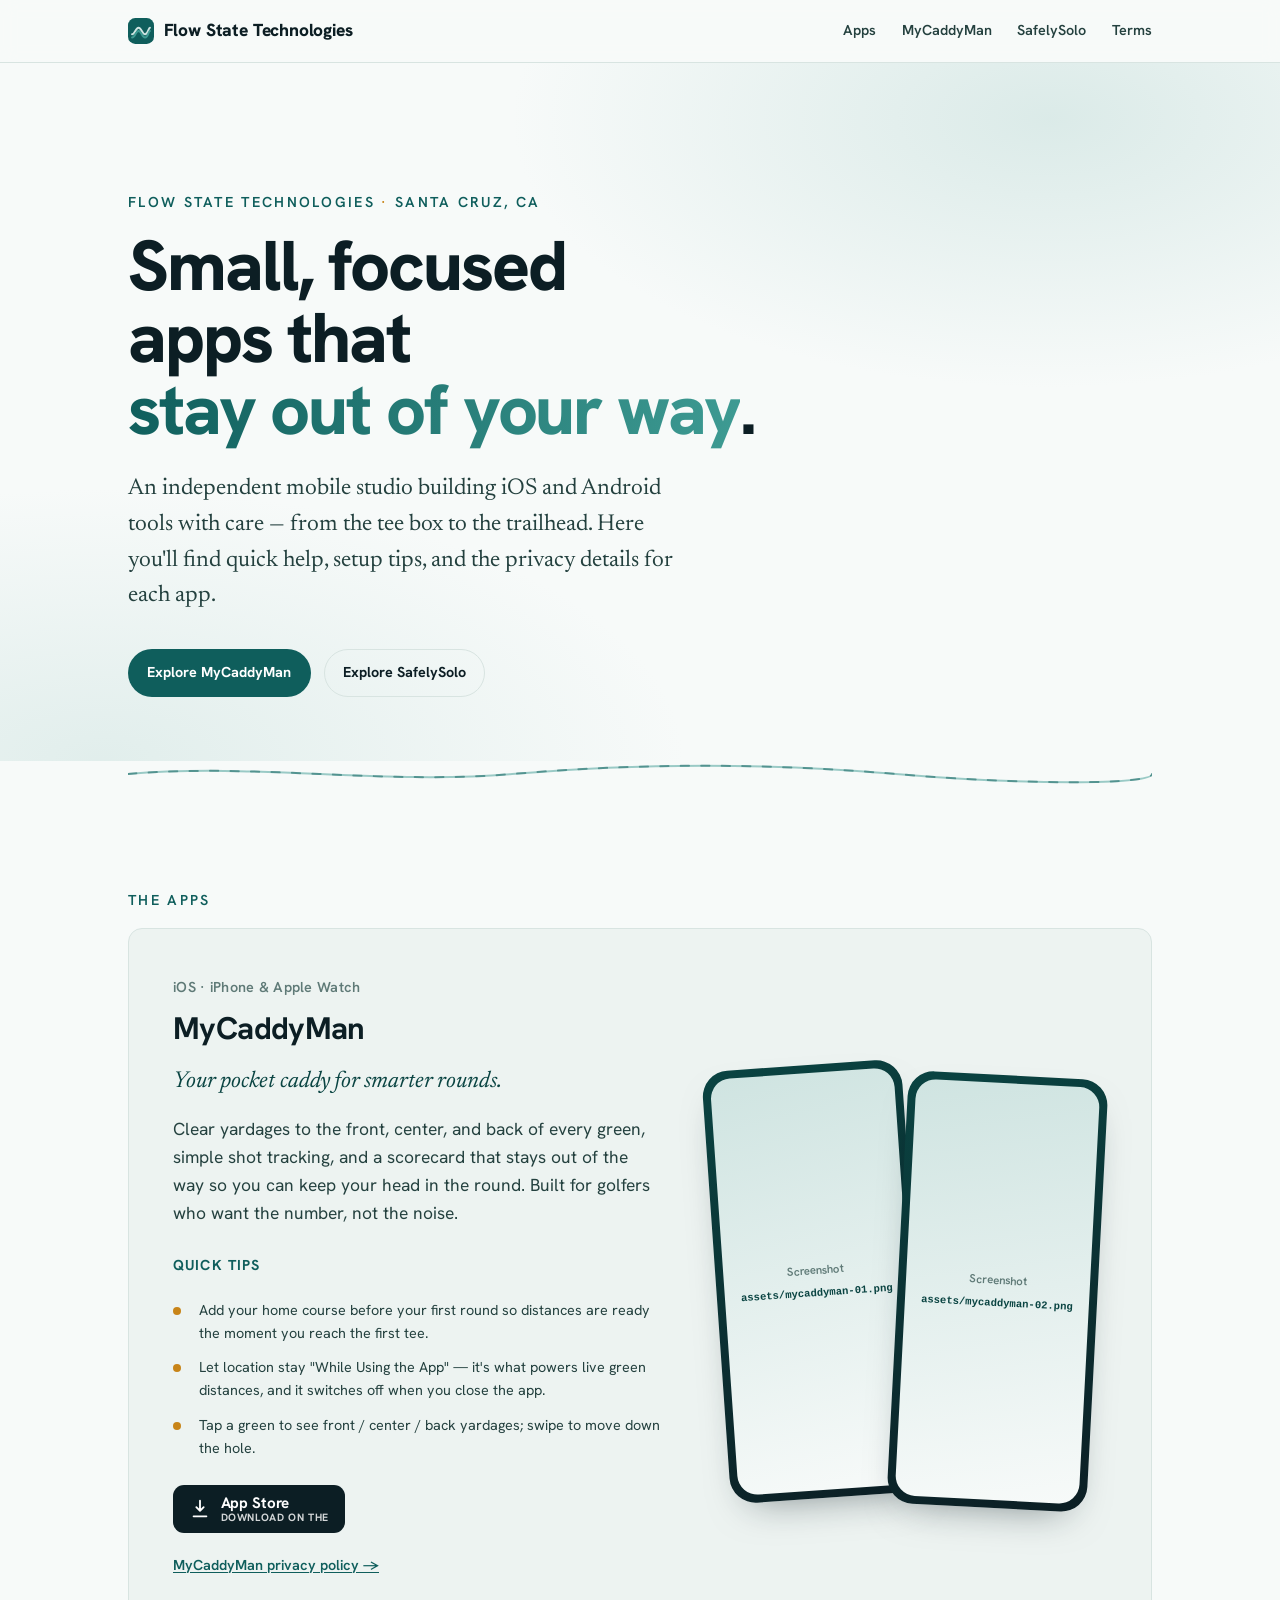
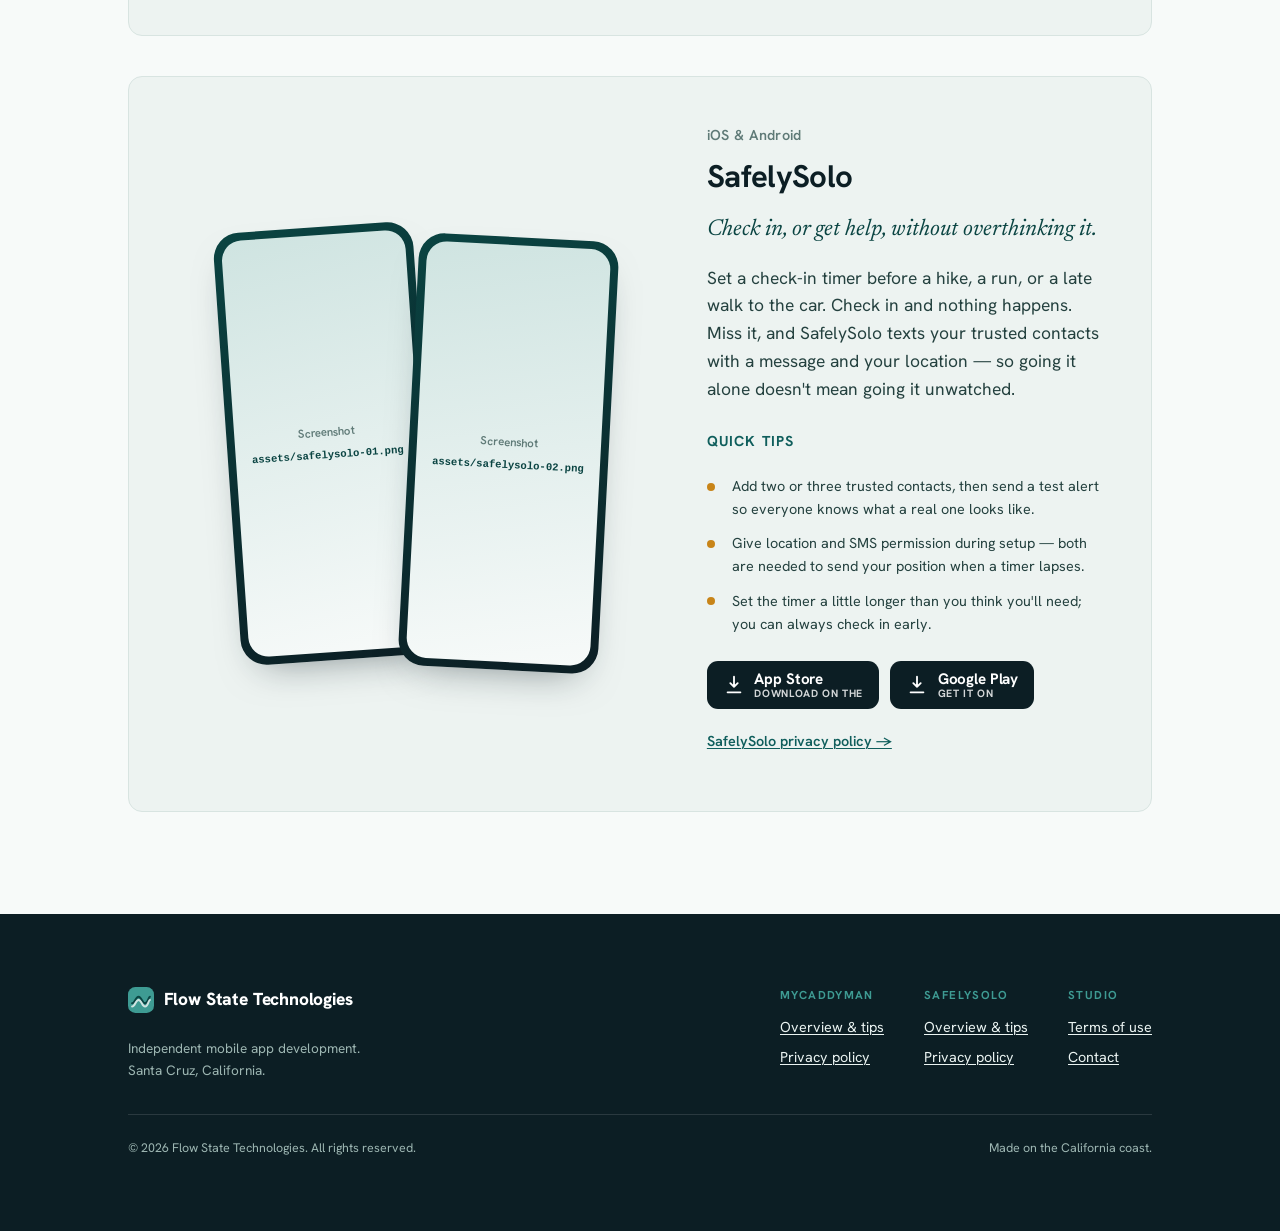
==== index.html @ da2e44ff "Rename header brand to 'Flow State Technologies' across all pages Update the masthead wordmark on th" ====
<!DOCTYPE html>
<html lang="en">
<head>
<meta charset="utf-8">
<meta name="viewport" content="width=device-width, initial-scale=1">
<title>Flow State Technologies — focused mobile apps</title>
<meta name="description" content="Flow State Technologies is an independent mobile studio in Santa Cruz, CA, building focused iOS and Android apps. Find help, tips, and privacy details for MyCaddyMan and SafelySolo.">
<link rel="canonical" href="https://flowstateconsulting.com/">
<link rel="preconnect" href="https://fonts.googleapis.com">
<link rel="preconnect" href="https://fonts.gstatic.com" crossorigin>
<link href="https://fonts.googleapis.com/css2?family=Hanken+Grotesk:wght@400;500;600;700;800&family=Newsreader:ital,opsz,wght@0,6..72,400;0,6..72,500;1,6..72,400&display=swap" rel="stylesheet">
<link rel="stylesheet" href="styles.css">
</head>
<body>

<header class="masthead">
  <div class="wrap">
    <a class="brand" href="./">
      <svg class="mark" viewBox="0 0 32 32" aria-hidden="true">
        <rect width="32" height="32" rx="9" fill="#0F5E5C"/>
        <path d="M5 20c4 0 4-8 8-8s4 8 8 8 4-8 6-8" fill="none" stroke="#CFE4E1" stroke-width="2.4" stroke-linecap="round"/>
        <path d="M5 24c4 0 4-8 8-8s4 8 8 8 4-8 6-8" fill="none" stroke="#3E9B93" stroke-width="2.4" stroke-linecap="round"/>
      </svg>
      Flow&nbsp;State&nbsp;Technologies
    </a>
    <nav class="navlinks" aria-label="Sections">
      <a href="#apps">Apps</a>
      <a href="#mycaddyman">MyCaddyMan</a>
      <a href="#safelysolo">SafelySolo</a>
      <a href="terms/">Terms</a>
    </nav>
  </div>
</header>

<main>
  <section class="hero">
    <div class="wrap">
      <p class="eyebrow">Flow State Technologies <span class="dot">·</span> Santa Cruz, CA</p>
      <h1>Small, focused apps that <span class="flow">stay out of your way</span>.</h1>
      <p class="lede">An independent mobile studio building iOS and Android tools with care — from the tee box to the trailhead. Here you'll find quick help, setup tips, and the privacy details for each app.</p>
      <div class="hero-actions">
        <a class="btn btn-primary" href="#mycaddyman">Explore MyCaddyMan</a>
        <a class="btn btn-ghost" href="#safelysolo">Explore SafelySolo</a>
      </div>
    </div>
  </section>

  <div class="wrap" aria-hidden="true">
    <svg class="current" viewBox="0 0 1200 26" preserveAspectRatio="none">
      <path d="M0 13 C 150 2, 300 24, 450 13 S 750 2, 900 13 S 1200 24, 1200 13"/>
      <path class="lead" d="M0 13 C 150 2, 300 24, 450 13 S 750 2, 900 13 S 1200 24, 1200 13"/>
    </svg>
  </div>

  <section class="section" id="apps">
    <div class="wrap">
      <p class="eyebrow">The apps</p>
      <div class="apps">

        <!-- MyCaddyMan ---------------------------------------------------- -->
        <article class="appcard" id="mycaddyman">
          <div class="appcard-text">
            <span class="platform">iOS · iPhone &amp; Apple Watch</span>
            <h3>MyCaddyMan</h3>
            <p class="tagline">Your pocket caddy for smarter rounds.</p>
            <p class="body">Clear yardages to the front, center, and back of every green, simple shot tracking, and a scorecard that stays out of the way so you can keep your head in the round. Built for golfers who want the number, not the noise.</p>

            <p class="tips-label">Quick tips</p>
            <!-- EDIT: replace with tips that match MyCaddyMan's actual features -->
            <ul class="tips">
              <li>Add your home course before your first round so distances are ready the moment you reach the first tee.</li>
              <li>Let location stay "While Using the App" — it's what powers live green distances, and it switches off when you close the app.</li>
              <li>Tap a green to see front / center / back yardages; swipe to move down the hole.</li>
            </ul>

            <div class="store-row">
              <!-- EDIT: replace href with your real App Store URL (apps.apple.com/app/idXXXXXXXXX). -->
              <!-- EDIT: swap this button for Apple's official "Download on the App Store" badge — see assets/README.md -->
              <a class="store" href="#REPLACE_APP_STORE_URL" aria-label="Download MyCaddyMan on the App Store">
                <svg viewBox="0 0 24 24" aria-hidden="true" fill="#fff"><path d="M12 3v11m0 0 4-4m-4 4-4-4M5 20h14" stroke="#fff" stroke-width="2" fill="none" stroke-linecap="round" stroke-linejoin="round"/></svg>
                <b>App Store<span>Download on the</span></b>
              </a>
            </div>
            <p class="card-links"><a href="mycaddyman/privacy/">MyCaddyMan privacy policy →</a></p>
          </div>
          <div class="shots">
            <div class="phone tilt">
              <div class="screen">
                <!-- EDIT: replace this note with <img src="../assets/mycaddyman-01.png" alt="MyCaddyMan hole view"> -->
                <p class="ph-note">Screenshot<code>assets/mycaddyman-01.png</code></p>
              </div>
            </div>
            <div class="phone tilt two">
              <div class="screen">
                <p class="ph-note">Screenshot<code>assets/mycaddyman-02.png</code></p>
              </div>
            </div>
          </div>
        </article>

        <!-- SafelySolo ---------------------------------------------------- -->
        <article class="appcard flip" id="safelysolo">
          <div class="appcard-text">
            <span class="platform">iOS &amp; Android</span>
            <h3>SafelySolo</h3>
            <p class="tagline">Check in, or get help, without overthinking it.</p>
            <p class="body">Set a check-in timer before a hike, a run, or a late walk to the car. Check in and nothing happens. Miss it, and SafelySolo texts your trusted contacts with a message and your location — so going it alone doesn't mean going it unwatched.</p>

            <p class="tips-label">Quick tips</p>
            <!-- EDIT: replace with tips that match SafelySolo's actual setup flow -->
            <ul class="tips">
              <li>Add two or three trusted contacts, then send a test alert so everyone knows what a real one looks like.</li>
              <li>Give location and SMS permission during setup — both are needed to send your position when a timer lapses.</li>
              <li>Set the timer a little longer than you think you'll need; you can always check in early.</li>
            </ul>

            <div class="store-row">
              <!-- EDIT: replace hrefs with your real store URLs, and swap for official Apple / Google badges — see assets/README.md -->
              <a class="store" href="#REPLACE_APP_STORE_URL" aria-label="Download SafelySolo on the App Store">
                <svg viewBox="0 0 24 24" aria-hidden="true"><path d="M12 3v11m0 0 4-4m-4 4-4-4M5 20h14" stroke="#fff" stroke-width="2" fill="none" stroke-linecap="round" stroke-linejoin="round"/></svg>
                <b>App Store<span>Download on the</span></b>
              </a>
              <a class="store" href="#REPLACE_PLAY_STORE_URL" aria-label="Get SafelySolo on Google Play">
                <svg viewBox="0 0 24 24" aria-hidden="true"><path d="M12 3v11m0 0 4-4m-4 4-4-4M5 20h14" stroke="#fff" stroke-width="2" fill="none" stroke-linecap="round" stroke-linejoin="round"/></svg>
                <b>Google Play<span>Get it on</span></b>
              </a>
            </div>
            <p class="card-links"><a href="safelysolo/privacy/">SafelySolo privacy policy →</a></p>
          </div>
          <div class="shots">
            <div class="phone tilt">
              <div class="screen">
                <!-- EDIT: replace with <img src="../assets/safelysolo-01.png" alt="SafelySolo check-in timer"> -->
                <p class="ph-note">Screenshot<code>assets/safelysolo-01.png</code></p>
              </div>
            </div>
            <div class="phone tilt two">
              <div class="screen">
                <p class="ph-note">Screenshot<code>assets/safelysolo-02.png</code></p>
              </div>
            </div>
          </div>
        </article>

      </div>
    </div>
  </section>
</main>

<footer class="foot">
  <div class="wrap">
    <div class="foot-top">
      <div>
        <a class="brand" href="./">
          <svg class="mark" viewBox="0 0 32 32" aria-hidden="true">
            <rect width="32" height="32" rx="9" fill="#3E9B93"/>
            <path d="M5 20c4 0 4-8 8-8s4 8 8 8 4-8 6-8" fill="none" stroke="#0A4442" stroke-width="2.4" stroke-linecap="round"/>
            <path d="M5 24c4 0 4-8 8-8s4 8 8 8 4-8 6-8" fill="none" stroke="#CFE4E1" stroke-width="2.4" stroke-linecap="round"/>
          </svg>
          Flow&nbsp;State&nbsp;Technologies
        </a>
        <p style="max-width:32ch;margin:1rem 0 0;color:#9db6b2;font-size:0.85rem;">Independent mobile app development. Santa Cruz, California.</p>
      </div>
      <div class="sitemap">
        <div>
          <h4>MyCaddyMan</h4>
          <ul>
            <li><a href="#mycaddyman">Overview &amp; tips</a></li>
            <li><a href="mycaddyman/privacy/">Privacy policy</a></li>
          </ul>
        </div>
        <div>
          <h4>SafelySolo</h4>
          <ul>
            <li><a href="#safelysolo">Overview &amp; tips</a></li>
            <li><a href="safelysolo/privacy/">Privacy policy</a></li>
          </ul>
        </div>
        <div>
          <h4>Studio</h4>
          <ul>
            <li><a href="terms/">Terms of use</a></li>
            <!-- EDIT: set your real contact address -->
            <li><a href="mailto:hello@flowstateconsulting.com">Contact</a></li>
          </ul>
        </div>
      </div>
    </div>
    <div class="fine">
      <span>© <span id="yr">2026</span> Flow State Technologies. All rights reserved.</span>
      <span>Made on the California coast.</span>
    </div>
  </div>
</footer>

<script>document.getElementById('yr').textContent = new Date().getFullYear();</script>
</body>
</html>
---- styles.css ----
/* ==========================================================================
   Flow State Technologies — shared styles
   Palette: Santa Cruz Pacific. Type: Hanken Grotesk (interface) + Newsreader
   (reading). Signature: a thin "current" line that threads the page together.
   One stylesheet drives the landing page and all legal/policy pages.
   ========================================================================== */

:root {
  /* Color */
  --ink:        #0C1E24;   /* deep pine-teal, near-black — primary text */
  --ink-2:      #24413F;   /* softer heading ink */
  --paper:      #F7FAF9;   /* cool mist — page background */
  --paper-2:    #EDF3F1;   /* raised surface */
  --tide:       #0F5E5C;   /* Pacific teal — brand / primary */
  --tide-deep:  #0A4442;
  --surf:       #3E9B93;   /* lighter teal — accents on dark, links hover */
  --surf-soft:  #CFE4E1;   /* faint water */
  --sand:       #C88418;   /* warm gold — used sparingly, the one warm note */
  --fog:        #5F7A77;   /* muted gray-green — secondary text, captions */
  --line:       #D8E4E1;   /* hairlines */

  /* Type */
  --display: "Hanken Grotesk", ui-sans-serif, system-ui, -apple-system, "Segoe UI", sans-serif;
  --read:    "Newsreader", ui-serif, Georgia, "Times New Roman", serif;

  /* Scale */
  --step--1: clamp(0.83rem, 0.8rem + 0.15vw, 0.9rem);
  --step-0:  clamp(1rem, 0.96rem + 0.2vw, 1.09rem);
  --step-1:  clamp(1.2rem, 1.12rem + 0.4vw, 1.45rem);
  --step-2:  clamp(1.5rem, 1.35rem + 0.75vw, 2rem);
  --step-3:  clamp(2rem, 1.7rem + 1.5vw, 3rem);
  --step-4:  clamp(2.6rem, 2rem + 3vw, 4.6rem);

  /* Space */
  --gutter: clamp(1.25rem, 5vw, 4rem);
  --measure: 46rem;
  --radius: 14px;
  --radius-sm: 9px;
}

/* Reset ------------------------------------------------------------------ */
*, *::before, *::after { box-sizing: border-box; }
html { -webkit-text-size-adjust: 100%; scroll-behavior: smooth; }
body {
  margin: 0;
  background: var(--paper);
  color: var(--ink);
  font-family: var(--display);
  font-size: var(--step-0);
  line-height: 1.6;
  -webkit-font-smoothing: antialiased;
  text-rendering: optimizeLegibility;
}
img { max-width: 100%; display: block; }
a { color: var(--tide); text-decoration-thickness: 1px; text-underline-offset: 2px; }
a:hover { color: var(--tide-deep); }
:focus-visible { outline: 2.5px solid var(--sand); outline-offset: 3px; border-radius: 3px; }

/* Layout helpers --------------------------------------------------------- */
.wrap { width: min(72rem, 100%); margin-inline: auto; padding-inline: var(--gutter); }
.section { padding-block: clamp(3.5rem, 8vw, 6.5rem); }
.eyebrow {
  font-size: var(--step--1);
  font-weight: 600;
  letter-spacing: 0.16em;
  text-transform: uppercase;
  color: var(--tide);
  margin: 0 0 1rem;
}
.eyebrow .dot { color: var(--sand); }

/* The signature "current" — a flowing line used as a section divider ------ */
.current { display: block; width: 100%; height: 26px; color: var(--surf); }
.current path { fill: none; stroke: currentColor; stroke-width: 2; stroke-linecap: round; opacity: 0.5; }
.current .lead { stroke: var(--tide); stroke-dasharray: 10 14; animation: drift 3.2s linear infinite; }
@keyframes drift { to { stroke-dashoffset: -48; } }

/* Header ----------------------------------------------------------------- */
.masthead {
  position: sticky; top: 0; z-index: 20;
  background: color-mix(in srgb, var(--paper) 88%, transparent);
  backdrop-filter: blur(8px);
  border-bottom: 1px solid var(--line);
}
.masthead .wrap { display: flex; align-items: center; justify-content: space-between; min-height: 62px; gap: 1rem; }
.brand { display: inline-flex; align-items: center; gap: 0.6rem; font-weight: 800; letter-spacing: -0.01em; color: var(--ink); text-decoration: none; }
.brand:hover { color: var(--ink); }
.mark { width: 26px; height: 26px; flex: none; }
.navlinks { display: flex; gap: clamp(0.9rem, 2vw, 1.6rem); font-size: var(--step--1); font-weight: 600; }
.navlinks a { color: var(--ink-2); text-decoration: none; }
.navlinks a:hover { color: var(--tide); }
@media (max-width: 34rem) { .navlinks { display: none; } }

/* Hero ------------------------------------------------------------------- */
.hero { position: relative; overflow: clip; }
.hero::before {
  content: ""; position: absolute; inset: 0; z-index: 0; pointer-events: none;
  background:
    radial-gradient(60% 55% at 82% 8%, color-mix(in srgb, var(--surf-soft) 70%, transparent), transparent 70%),
    radial-gradient(70% 60% at 8% 100%, color-mix(in srgb, var(--surf-soft) 55%, transparent), transparent 65%);
}
.hero .wrap { position: relative; z-index: 1; padding-block: clamp(4rem, 11vw, 8rem) clamp(2.5rem, 6vw, 4rem); }
.hero h1 {
  font-size: var(--step-4);
  line-height: 1.02;
  letter-spacing: -0.03em;
  font-weight: 800;
  max-width: 15ch;
  margin: 0.4rem 0 0;
  color: var(--ink);
}
.hero h1 .flow {
  position: relative; white-space: nowrap;
  background: linear-gradient(100deg, var(--tide), var(--surf));
  -webkit-background-clip: text; background-clip: text; color: transparent;
}
.hero .lede {
  font-family: var(--read);
  font-size: var(--step-1);
  line-height: 1.55;
  color: var(--ink-2);
  max-width: 42ch;
  margin: 1.6rem 0 0;
}
.hero-actions { display: flex; flex-wrap: wrap; gap: 0.8rem; margin-top: 2.2rem; }

/* Buttons ---------------------------------------------------------------- */
.btn {
  display: inline-flex; align-items: center; gap: 0.5rem;
  font: inherit; font-weight: 700; font-size: var(--step--1);
  padding: 0.7rem 1.15rem; border-radius: 999px;
  text-decoration: none; cursor: pointer; border: 1.5px solid transparent;
  transition: transform 0.12s ease, background 0.15s ease, border-color 0.15s ease;
}
.btn:active { transform: translateY(1px); }
.btn-primary { background: var(--tide); color: #fff; }
.btn-primary:hover { background: var(--tide-deep); color: #fff; }
.btn-ghost { background: transparent; color: var(--ink); border-color: var(--line); }
.btn-ghost:hover { border-color: var(--tide); color: var(--tide); }

/* App cards -------------------------------------------------------------- */
.apps { display: grid; gap: clamp(1.5rem, 4vw, 2.5rem); }
.appcard {
  display: grid; gap: clamp(1.5rem, 4vw, 2.8rem); align-items: center;
  grid-template-columns: 1fr;
  background: var(--paper-2);
  border: 1px solid var(--line);
  border-radius: var(--radius);
  padding: clamp(1.5rem, 4vw, 2.75rem);
}
@media (min-width: 52rem) {
  .appcard { grid-template-columns: 1.1fr 0.9fr; }
  .appcard.flip .shots { order: -1; }
}
.appcard h3 { font-size: var(--step-2); letter-spacing: -0.02em; margin: 0.2rem 0 0; color: var(--ink); }
.appcard .platform { font-size: var(--step--1); font-weight: 600; color: var(--fog); letter-spacing: 0.02em; }
.appcard .tagline { font-family: var(--read); font-size: var(--step-1); color: var(--tide-deep); margin: 0.6rem 0 0; font-style: italic; }
.appcard p.body { color: var(--ink-2); margin: 1rem 0 0; }

.tips { margin: 1.4rem 0 0; padding: 0; list-style: none; display: grid; gap: 0.7rem; }
.tips li { position: relative; padding-left: 1.6rem; font-size: var(--step--1); color: var(--ink-2); }
.tips li::before {
  content: ""; position: absolute; left: 0; top: 0.55em;
  width: 8px; height: 8px; border-radius: 50%;
  background: var(--sand);
}
.tips-label { font-size: var(--step--1); font-weight: 700; letter-spacing: 0.08em; text-transform: uppercase; color: var(--tide); margin: 1.6rem 0 0; }

.store-row { display: flex; flex-wrap: wrap; gap: 0.7rem; margin-top: 1.6rem; }
.store {
  display: inline-flex; align-items: center; gap: 0.6rem;
  padding: 0.6rem 1rem; border-radius: 11px;
  background: var(--ink); color: #fff; text-decoration: none;
  font-size: 0.8rem; line-height: 1.1;
}
.store:hover { background: var(--tide-deep); color: #fff; }
.store svg { width: 22px; height: 22px; flex: none; }
.store b { display: block; font-size: 0.95rem; font-weight: 700; letter-spacing: -0.01em; }
.store span { display: block; font-size: 0.66rem; opacity: 0.82; text-transform: uppercase; letter-spacing: 0.06em; }
.card-links { margin-top: 1.3rem; font-size: var(--step--1); }
.card-links a { font-weight: 600; }

/* Phone / screenshot placeholders ---------------------------------------- */
.shots { display: flex; gap: 1rem; justify-content: center; }
.phone {
  width: min(200px, 44vw); aspect-ratio: 9 / 19.5; flex: none;
  border-radius: 26px; padding: 8px;
  background: linear-gradient(160deg, var(--tide-deep), var(--ink));
  box-shadow: 0 18px 40px -22px rgba(12,30,36,0.55);
}
.phone .screen {
  height: 100%; border-radius: 20px; overflow: hidden;
  background: linear-gradient(170deg, var(--surf-soft), var(--paper));
  display: grid; place-content: center; text-align: center; padding: 1rem;
}
.phone .screen img { height: 100%; width: 100%; object-fit: cover; border-radius: inherit; }
.phone .ph-note { font-size: 0.72rem; color: var(--fog); font-weight: 600; line-height: 1.4; }
.phone .ph-note code { display: block; margin-top: 0.5rem; font-size: 0.66rem; color: var(--tide-deep); word-break: break-all; }
.phone.tilt { transform: rotate(-4deg); }
.phone.tilt.two { transform: rotate(3deg) translateY(10px); margin-left: -34px; }
@media (max-width: 32rem) { .phone.tilt, .phone.tilt.two { transform: none; margin-left: 0; } .shots { flex-direction: column; align-items: center; } }

/* Footer ----------------------------------------------------------------- */
.foot { background: var(--ink); color: #cfdedb; }
.foot .wrap { padding-block: clamp(3rem, 7vw, 4.5rem); display: grid; gap: 2rem; }
.foot a { color: #eaf3f1; }
.foot a:hover { color: #fff; }
.foot-top { display: flex; flex-wrap: wrap; justify-content: space-between; gap: 2rem; }
.foot .brand { color: #fff; }
.foot .sitemap { display: flex; flex-wrap: wrap; gap: 2.5rem; font-size: var(--step--1); }
.foot .sitemap h4 { font-size: 0.72rem; text-transform: uppercase; letter-spacing: 0.12em; color: var(--surf); margin: 0 0 0.7rem; }
.foot .sitemap ul { list-style: none; margin: 0; padding: 0; display: grid; gap: 0.45rem; }
.foot .fine { border-top: 1px solid rgba(255,255,255,0.12); padding-top: 1.5rem; font-size: 0.78rem; color: #9db6b2; display: flex; flex-wrap: wrap; justify-content: space-between; gap: 0.75rem; }

/* ==========================================================================
   Legal / policy document pages
   ========================================================================== */
.doc { width: min(var(--measure), 100%); margin-inline: auto; padding-inline: var(--gutter); }
.doc-head { padding-block: clamp(2.5rem, 6vw, 4rem) 1.5rem; }
.doc-head h1 { font-size: var(--step-3); letter-spacing: -0.025em; line-height: 1.08; margin: 0.6rem 0 0; color: var(--ink); }
.doc-meta { font-size: var(--step--1); color: var(--fog); margin-top: 1rem; display: flex; flex-wrap: wrap; gap: 0.4rem 1.2rem; }
.doc-meta b { color: var(--ink-2); font-weight: 700; }

.toc { background: var(--paper-2); border: 1px solid var(--line); border-radius: var(--radius-sm); padding: 1.1rem 1.3rem; margin: 1.5rem 0 0; }
.toc p { margin: 0 0 0.6rem; font-size: 0.72rem; text-transform: uppercase; letter-spacing: 0.12em; font-weight: 700; color: var(--tide); }
.toc ol { margin: 0; padding-left: 1.2rem; columns: 2; column-gap: 2rem; font-size: var(--step--1); }
@media (max-width: 34rem) { .toc ol { columns: 1; } }
.toc a { text-decoration: none; }
.toc a:hover { text-decoration: underline; }

.doc-body { font-family: var(--read); font-size: 1.12rem; line-height: 1.72; color: #16302e; padding-block: 1rem clamp(3rem, 7vw, 5rem); }
.doc-body h2 { font-family: var(--display); font-size: var(--step-1); letter-spacing: -0.01em; color: var(--ink); margin: 2.6rem 0 0.6rem; scroll-margin-top: 80px; }
.doc-body h2 .n { color: var(--surf); font-weight: 700; margin-right: 0.5rem; }
.doc-body h3 { font-family: var(--display); font-size: var(--step-0); font-weight: 700; color: var(--ink-2); margin: 1.6rem 0 0.3rem; }
.doc-body p, .doc-body li { max-width: 68ch; }
.doc-body ul { padding-left: 1.2rem; }
.doc-body li { margin: 0.35rem 0; }
.doc-body a { color: var(--tide); }
.callout {
  font-family: var(--display); font-size: var(--step--1); line-height: 1.6;
  background: color-mix(in srgb, var(--surf-soft) 45%, var(--paper));
  border-left: 3px solid var(--tide);
  border-radius: 0 var(--radius-sm) var(--radius-sm) 0;
  padding: 1rem 1.2rem; margin: 1.6rem 0; color: var(--ink-2);
}
.stamp { font-family: var(--display); font-size: 0.8rem; color: var(--fog); }

.backlink { display: inline-flex; align-items: center; gap: 0.4rem; font-family: var(--display); font-size: var(--step--1); font-weight: 600; text-decoration: none; color: var(--tide); padding-top: 1.5rem; }
.backlink:hover { gap: 0.6rem; }

/* Reduced motion --------------------------------------------------------- */
@media (prefers-reduced-motion: reduce) {
  html { scroll-behavior: auto; }
  .current .lead { animation: none; }
  .btn, .backlink { transition: none; }
}
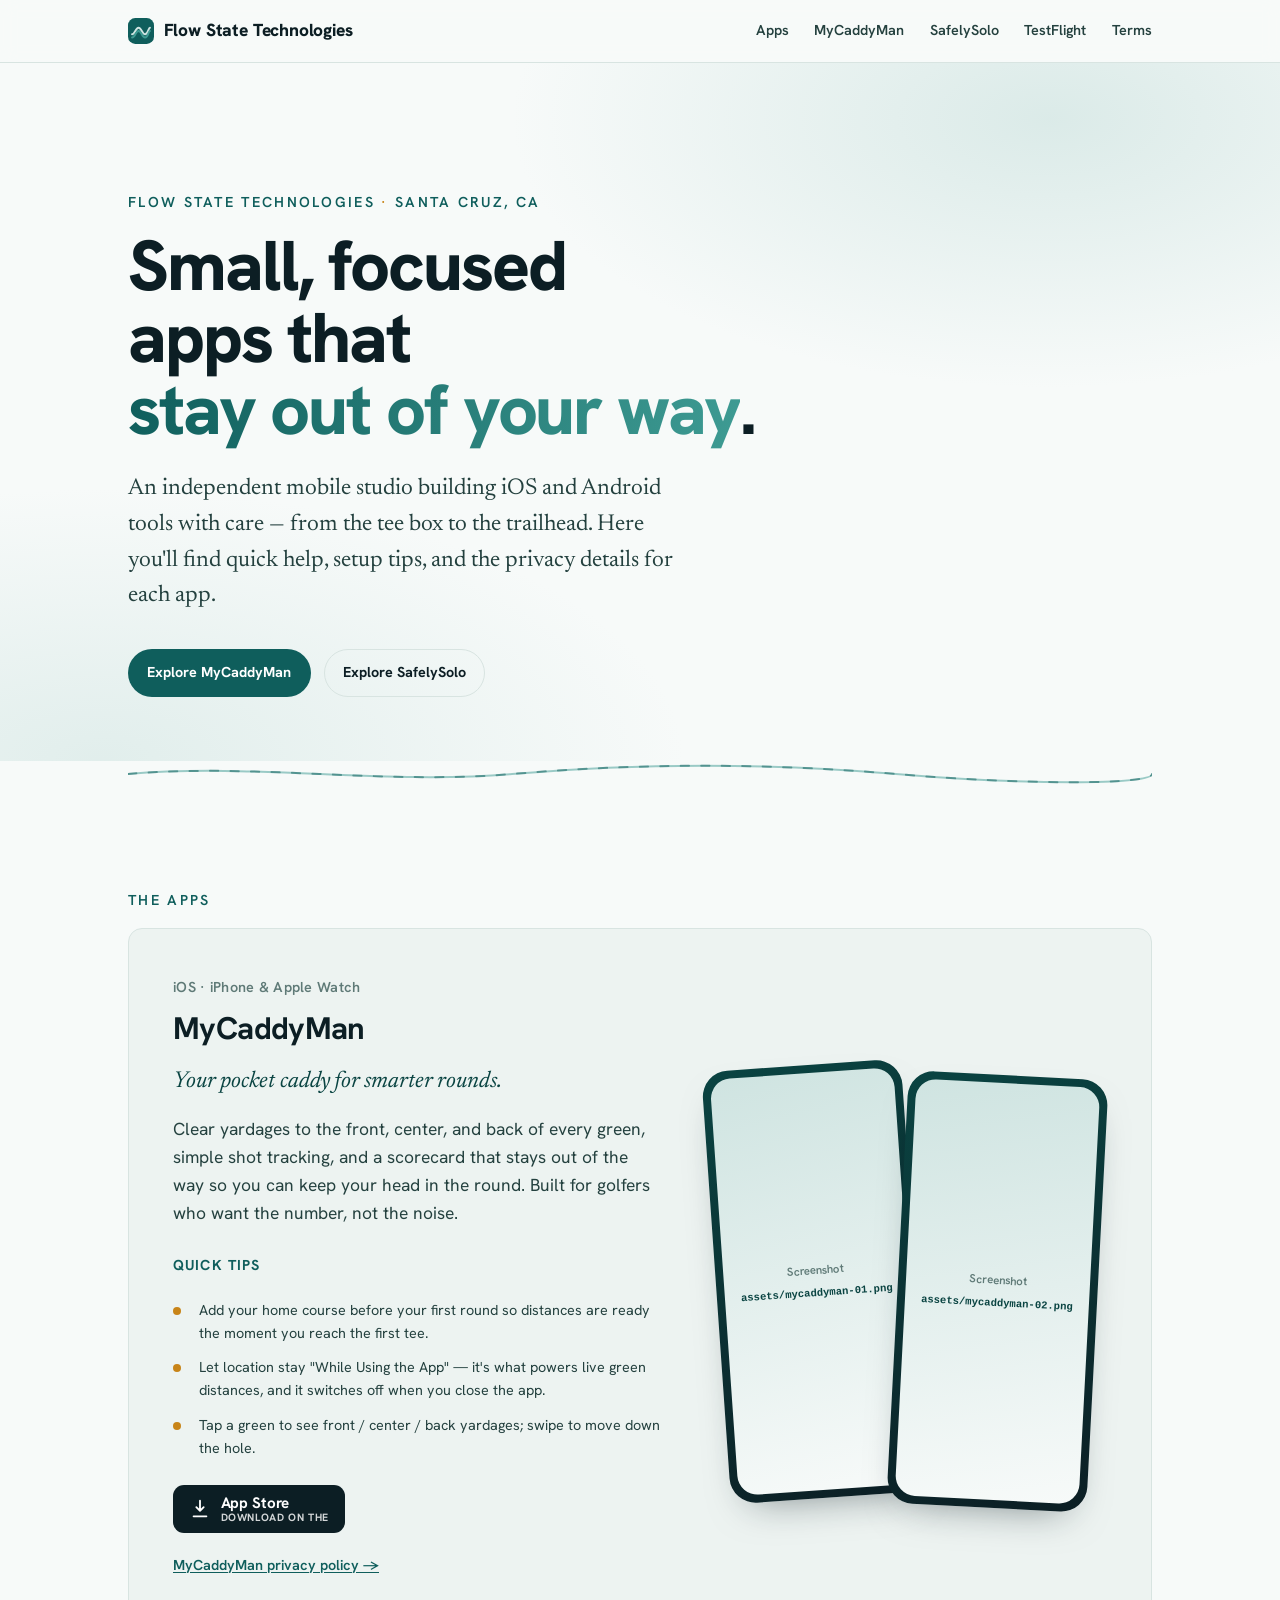
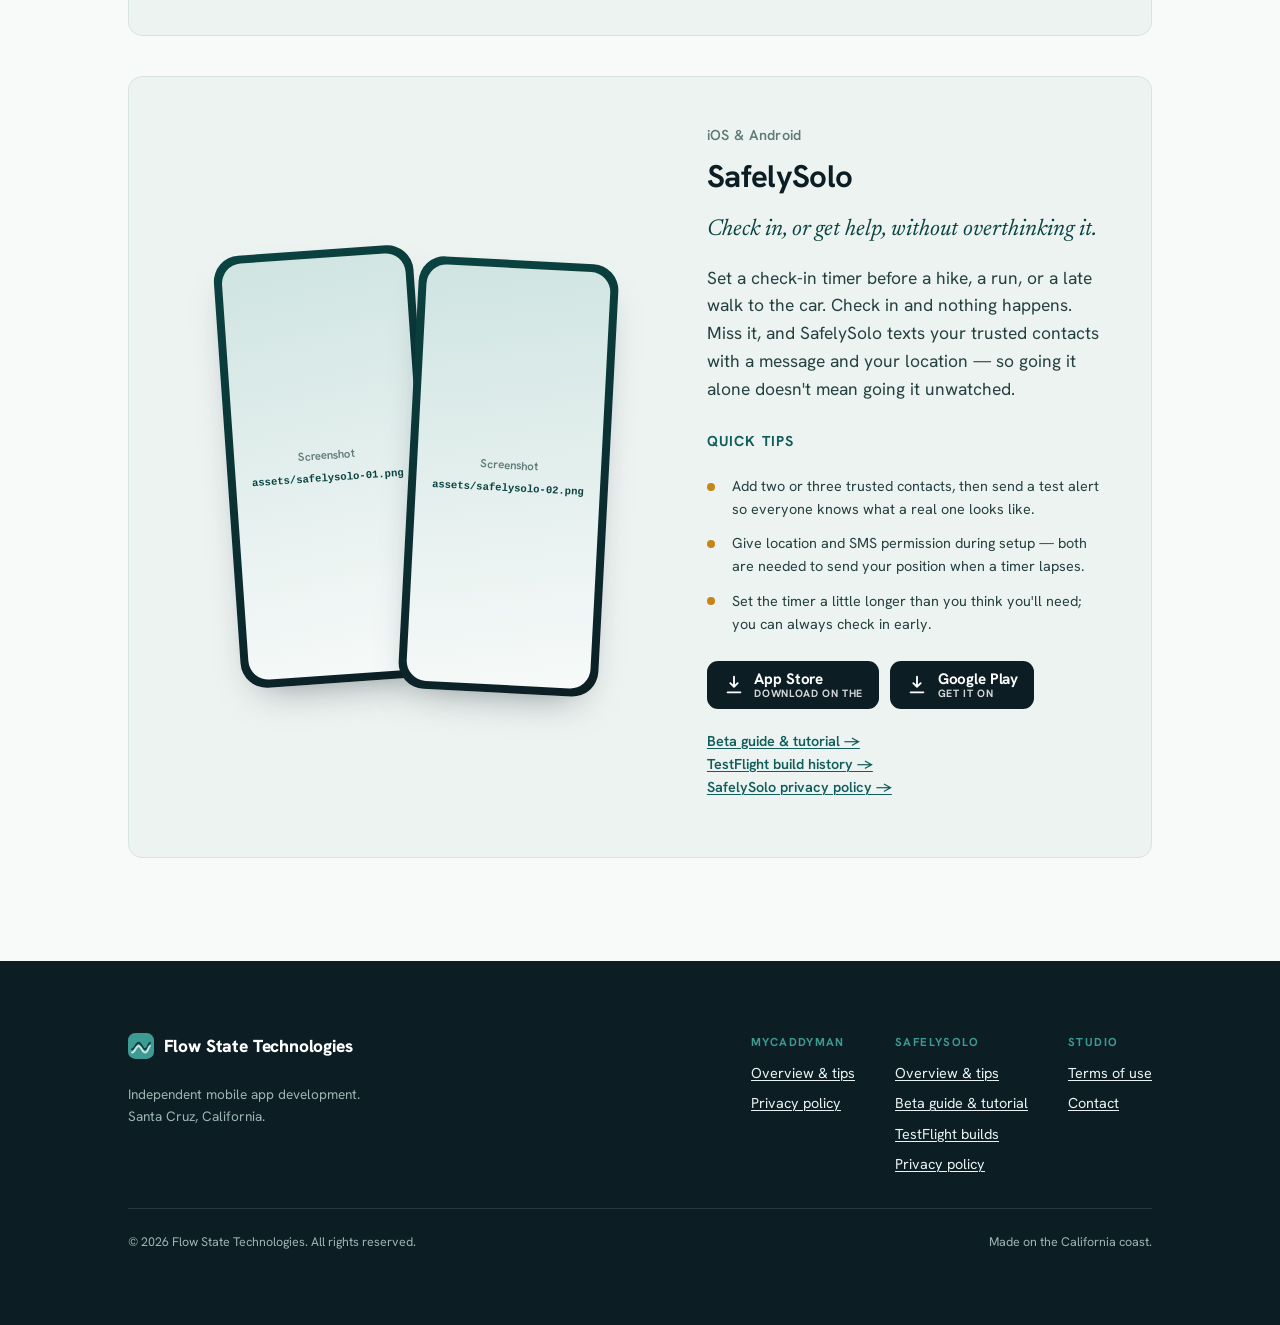
==== commit 50d0afdd: "Add SafelySolo Beta guide, TestFlight history, and update landing page Co-authored-by: Junie <junie@" ====
--- a/index.html
+++ b/index.html
@@ -27,6 +27,7 @@
       <a href="#apps">Apps</a>
       <a href="#mycaddyman">MyCaddyMan</a>
       <a href="#safelysolo">SafelySolo</a>
+      <a href="safelysolo/testflight/">TestFlight</a>
       <a href="terms/">Terms</a>
     </nav>
   </div>
@@ -125,7 +126,11 @@
                 <b>Google Play<span>Get it on</span></b>
               </a>
             </div>
-            <p class="card-links"><a href="safelysolo/privacy/">SafelySolo privacy policy →</a></p>
+            <p class="card-links">
+              <a href="safelysolo/beta/">Beta guide &amp; tutorial →</a><br>
+              <a href="safelysolo/testflight/">TestFlight build history →</a><br>
+              <a href="safelysolo/privacy/">SafelySolo privacy policy →</a>
+            </p>
           </div>
           <div class="shots">
             <div class="phone tilt">
@@ -173,6 +178,8 @@
           <h4>SafelySolo</h4>
           <ul>
             <li><a href="#safelysolo">Overview &amp; tips</a></li>
+            <li><a href="safelysolo/beta/">Beta guide &amp; tutorial</a></li>
+            <li><a href="safelysolo/testflight/">TestFlight builds</a></li>
             <li><a href="safelysolo/privacy/">Privacy policy</a></li>
           </ul>
         </div>
--- a/styles.css
+++ b/styles.css
@@ -178,7 +178,7 @@
 .store b { display: block; font-size: 0.95rem; font-weight: 700; letter-spacing: -0.01em; }
 .store span { display: block; font-size: 0.66rem; opacity: 0.82; text-transform: uppercase; letter-spacing: 0.06em; }
 .card-links { margin-top: 1.3rem; font-size: var(--step--1); }
-.card-links a { font-weight: 600; }
+.card-links a { font-weight: 600; line-height: 1.5; }
 
 /* Phone / screenshot placeholders ---------------------------------------- */
 .shots { display: flex; gap: 1rem; justify-content: center; }
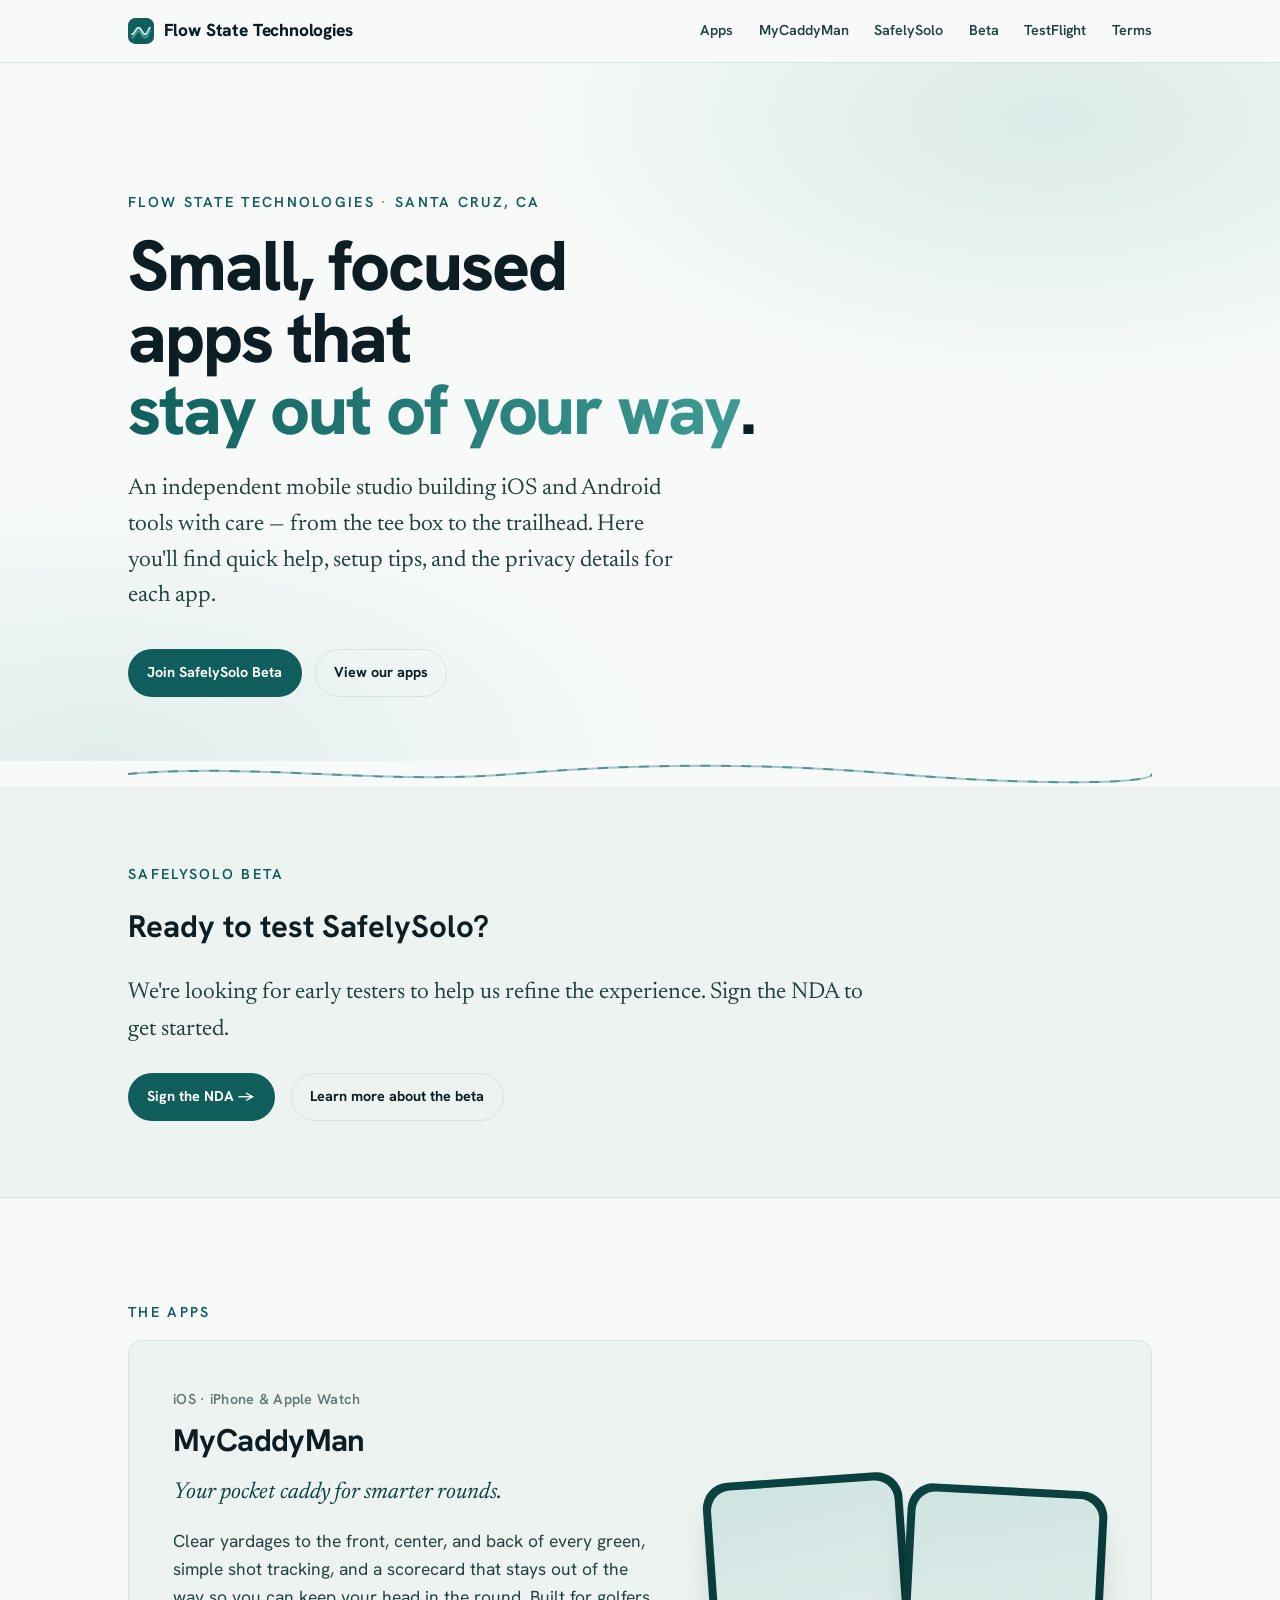
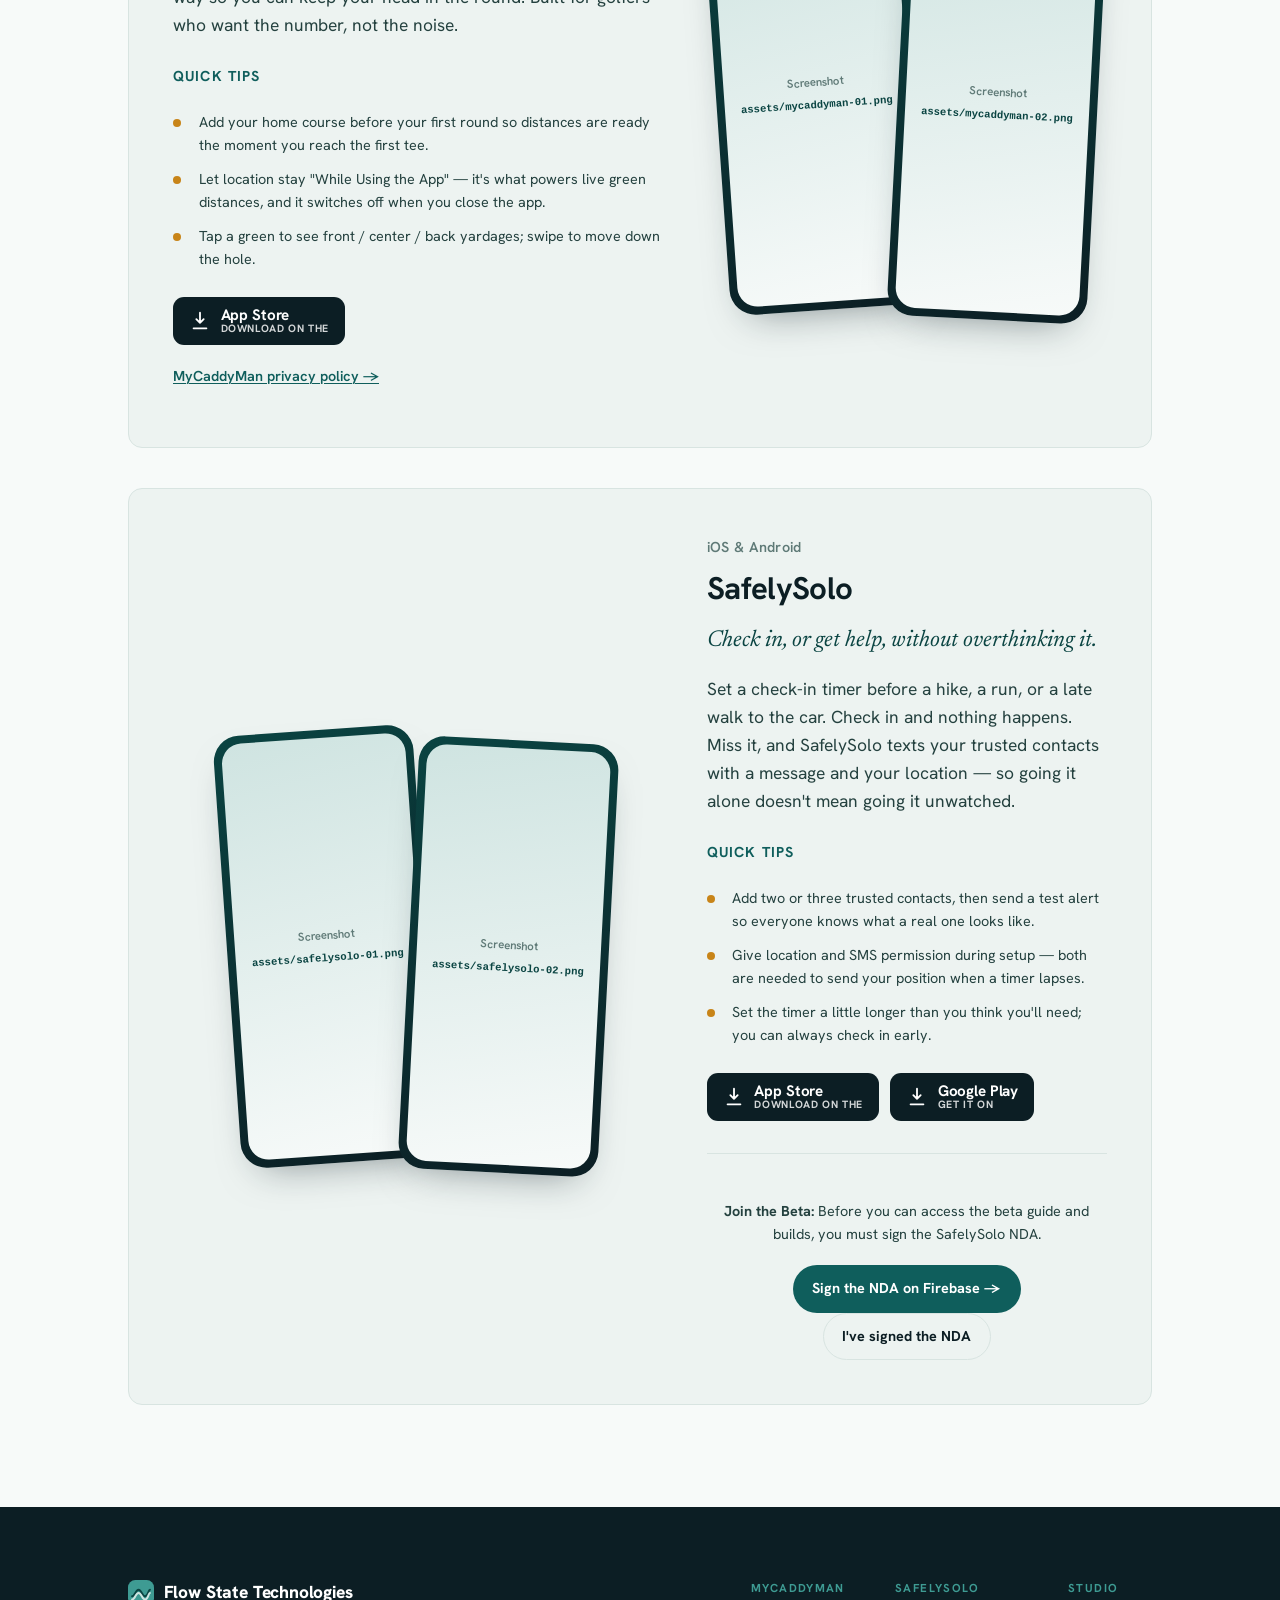
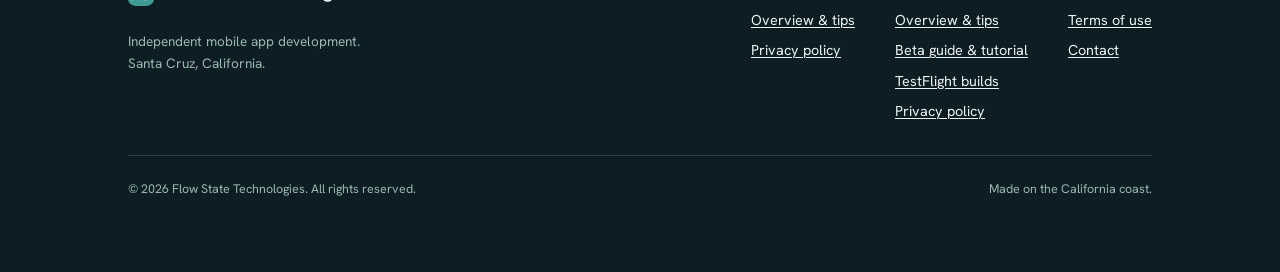
==== commit ed418a12: "Implement NDA gate and redesign beta access for SafelySolo Co-authored-by: Junie <junie@jetbrains.co" ====
--- a/index.html
+++ b/index.html
@@ -27,6 +27,7 @@
       <a href="#apps">Apps</a>
       <a href="#mycaddyman">MyCaddyMan</a>
       <a href="#safelysolo">SafelySolo</a>
+      <a href="#beta">Beta</a>
       <a href="safelysolo/testflight/">TestFlight</a>
       <a href="terms/">Terms</a>
     </nav>
@@ -40,20 +41,34 @@
       <h1>Small, focused apps that <span class="flow">stay out of your way</span>.</h1>
       <p class="lede">An independent mobile studio building iOS and Android tools with care — from the tee box to the trailhead. Here you'll find quick help, setup tips, and the privacy details for each app.</p>
       <div class="hero-actions">
-        <a class="btn btn-primary" href="#mycaddyman">Explore MyCaddyMan</a>
-        <a class="btn btn-ghost" href="#safelysolo">Explore SafelySolo</a>
+        <a class="btn btn-primary" href="#beta">Join SafelySolo Beta</a>
+        <a class="btn btn-ghost" href="#apps">View our apps</a>
       </div>
     </div>
   </section>
 
-  <div class="wrap" aria-hidden="true">
-    <svg class="current" viewBox="0 0 1200 26" preserveAspectRatio="none">
-      <path d="M0 13 C 150 2, 300 24, 450 13 S 750 2, 900 13 S 1200 24, 1200 13"/>
-      <path class="lead" d="M0 13 C 150 2, 300 24, 450 13 S 750 2, 900 13 S 1200 24, 1200 13"/>
-    </svg>
-  </div>
-
-  <section class="section" id="apps">
+    <div class="wrap" aria-hidden="true">
+      <svg class="current" viewBox="0 0 1200 26" preserveAspectRatio="none">
+        <path d="M0 13 C 150 2, 300 24, 450 13 S 750 2, 900 13 S 1200 24, 1200 13"/>
+        <path class="lead" d="M0 13 C 150 2, 300 24, 450 13 S 750 2, 900 13 S 1200 24, 1200 13"/>
+      </svg>
+    </div>
+
+    <section class="section section-beta" id="beta">
+      <div class="wrap">
+        <p class="eyebrow">SafelySolo Beta</p>
+        <div class="beta-promo">
+          <h2>Ready to test SafelySolo?</h2>
+          <p>We're looking for early testers to help us refine the experience. Sign the NDA to get started.</p>
+          <div class="beta-promo-actions">
+            <a class="btn btn-primary" href="https://safetysolo.web.app/nda/" target="_blank" rel="noopener">Sign the NDA →</a>
+            <a class="btn btn-ghost" href="#safelysolo">Learn more about the beta</a>
+          </div>
+        </div>
+      </div>
+    </section>
+
+    <section class="section" id="apps">
     <div class="wrap">
       <p class="eyebrow">The apps</p>
       <div class="apps">
@@ -126,11 +141,22 @@
                 <b>Google Play<span>Get it on</span></b>
               </a>
             </div>
-            <p class="card-links">
-              <a href="safelysolo/beta/">Beta guide &amp; tutorial →</a><br>
-              <a href="safelysolo/testflight/">TestFlight build history →</a><br>
-              <a href="safelysolo/privacy/">SafelySolo privacy policy →</a>
-            </p>
+
+            <div class="beta-links" id="safelysolo-beta">
+              <div class="nda-gate" id="nda-gate">
+                <p><strong>Join the Beta:</strong> Before you can access the beta guide and builds, you must sign the SafelySolo NDA.</p>
+                <div class="nda-actions">
+                  <a class="btn btn-primary" href="https://safetysolo.web.app/nda/" target="_blank" rel="noopener">Sign the NDA on Firebase →</a>
+                  <button class="btn btn-ghost" onclick="revealBetaLinks()">I've signed the NDA</button>
+                </div>
+              </div>
+              
+              <div class="beta-revealed" id="beta-content" style="display: none;">
+                <a href="safelysolo/beta/">Beta guide &amp; tutorial</a>
+                <a href="safelysolo/testflight/">TestFlight build history</a>
+                <a href="safelysolo/privacy/">Privacy policy</a>
+              </div>
+            </div>
           </div>
           <div class="shots">
             <div class="phone tilt">
@@ -200,6 +226,24 @@
   </div>
 </footer>
 
-<script>document.getElementById('yr').textContent = new Date().getFullYear();</script>
+<script>
+  document.getElementById('yr').textContent = new Date().getFullYear();
+  
+  function revealBetaLinks() {
+    document.getElementById('nda-gate').style.display = 'none';
+    document.getElementById('beta-content').style.display = 'grid';
+    localStorage.setItem('ss_nda_signed', 'true');
+  }
+
+  // Check if NDA was already signed
+  if (localStorage.getItem('ss_nda_signed') === 'true') {
+    const gate = document.getElementById('nda-gate');
+    const content = document.getElementById('beta-content');
+    if (gate && content) {
+      gate.style.display = 'none';
+      content.style.display = 'grid';
+    }
+  }
+</script>
 </body>
 </html>
--- a/styles.css
+++ b/styles.css
@@ -179,6 +179,61 @@
 .store span { display: block; font-size: 0.66rem; opacity: 0.82; text-transform: uppercase; letter-spacing: 0.06em; }
 .card-links { margin-top: 1.3rem; font-size: var(--step--1); }
 .card-links a { font-weight: 600; line-height: 1.5; }
+
+/* Beta promotion section -------------------------------------------------- */
+.section-beta {
+  background: var(--paper-2);
+  border-bottom: 1px solid var(--line);
+  padding-block: clamp(3rem, 6vw, 5rem);
+}
+.beta-promo {
+  max-width: var(--measure);
+}
+.beta-promo h2 {
+  font-size: var(--step-2);
+  color: var(--ink);
+  margin: 0.5rem 0 1rem;
+}
+.beta-promo p {
+  font-family: var(--read);
+  font-size: var(--step-1);
+  color: var(--ink-2);
+  margin-bottom: 1.5rem;
+}
+.beta-promo-actions {
+  display: flex;
+  flex-wrap: wrap;
+  gap: 1rem;
+}
+
+/* Beta gating and links -------------------------------------------------- */
+.beta-links {
+  margin-top: 2rem;
+  padding-top: 2rem;
+  border-top: 1px solid var(--line);
+  text-align: center;
+}
+.nda-gate p {
+  font-size: var(--step--1);
+  color: var(--ink-2);
+  margin-bottom: 1.2rem;
+}
+.beta-revealed {
+  display: grid;
+  gap: 1.2rem;
+  justify-items: center;
+}
+.beta-revealed a {
+  font-size: var(--step-1);
+  font-weight: 700;
+  text-decoration: none;
+  color: var(--tide);
+  transition: color 0.15s ease;
+}
+.beta-revealed a:hover {
+  color: var(--tide-deep);
+  text-decoration: underline;
+}
 
 /* Phone / screenshot placeholders ---------------------------------------- */
 .shots { display: flex; gap: 1rem; justify-content: center; }
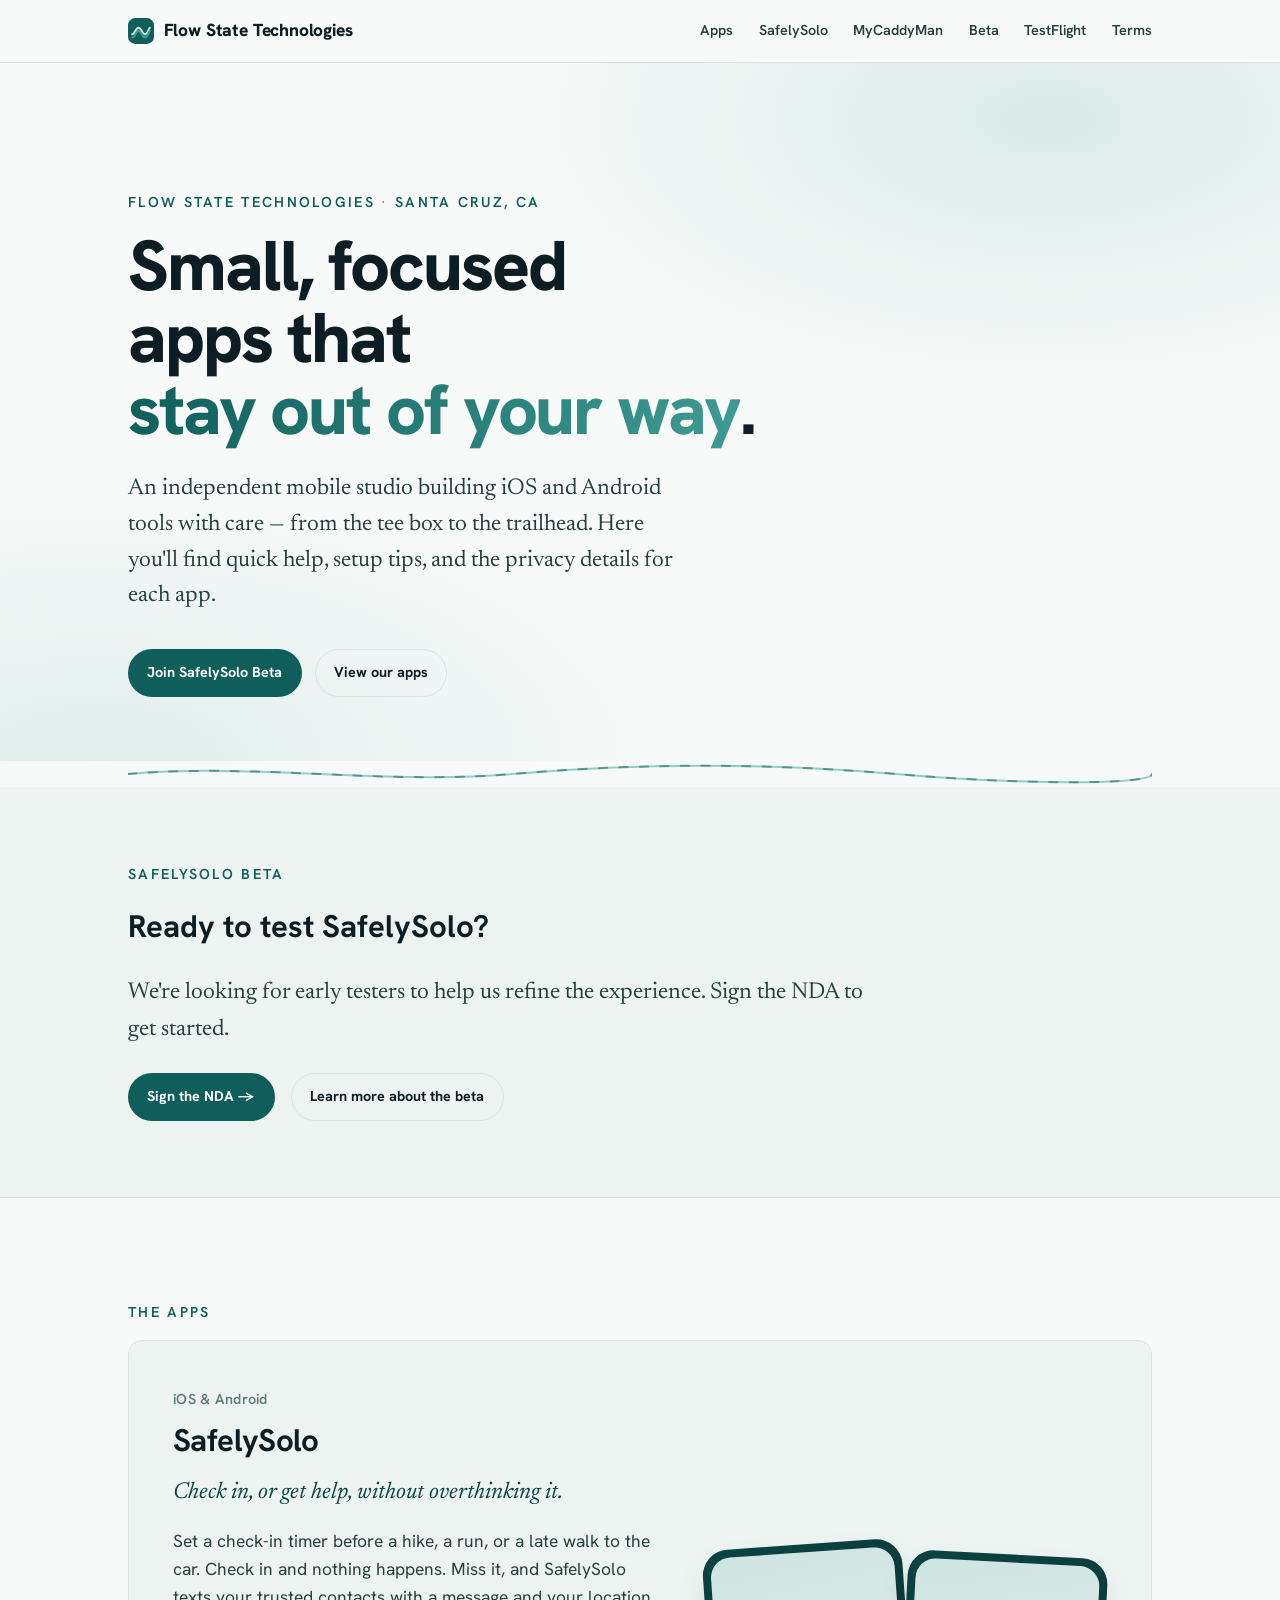
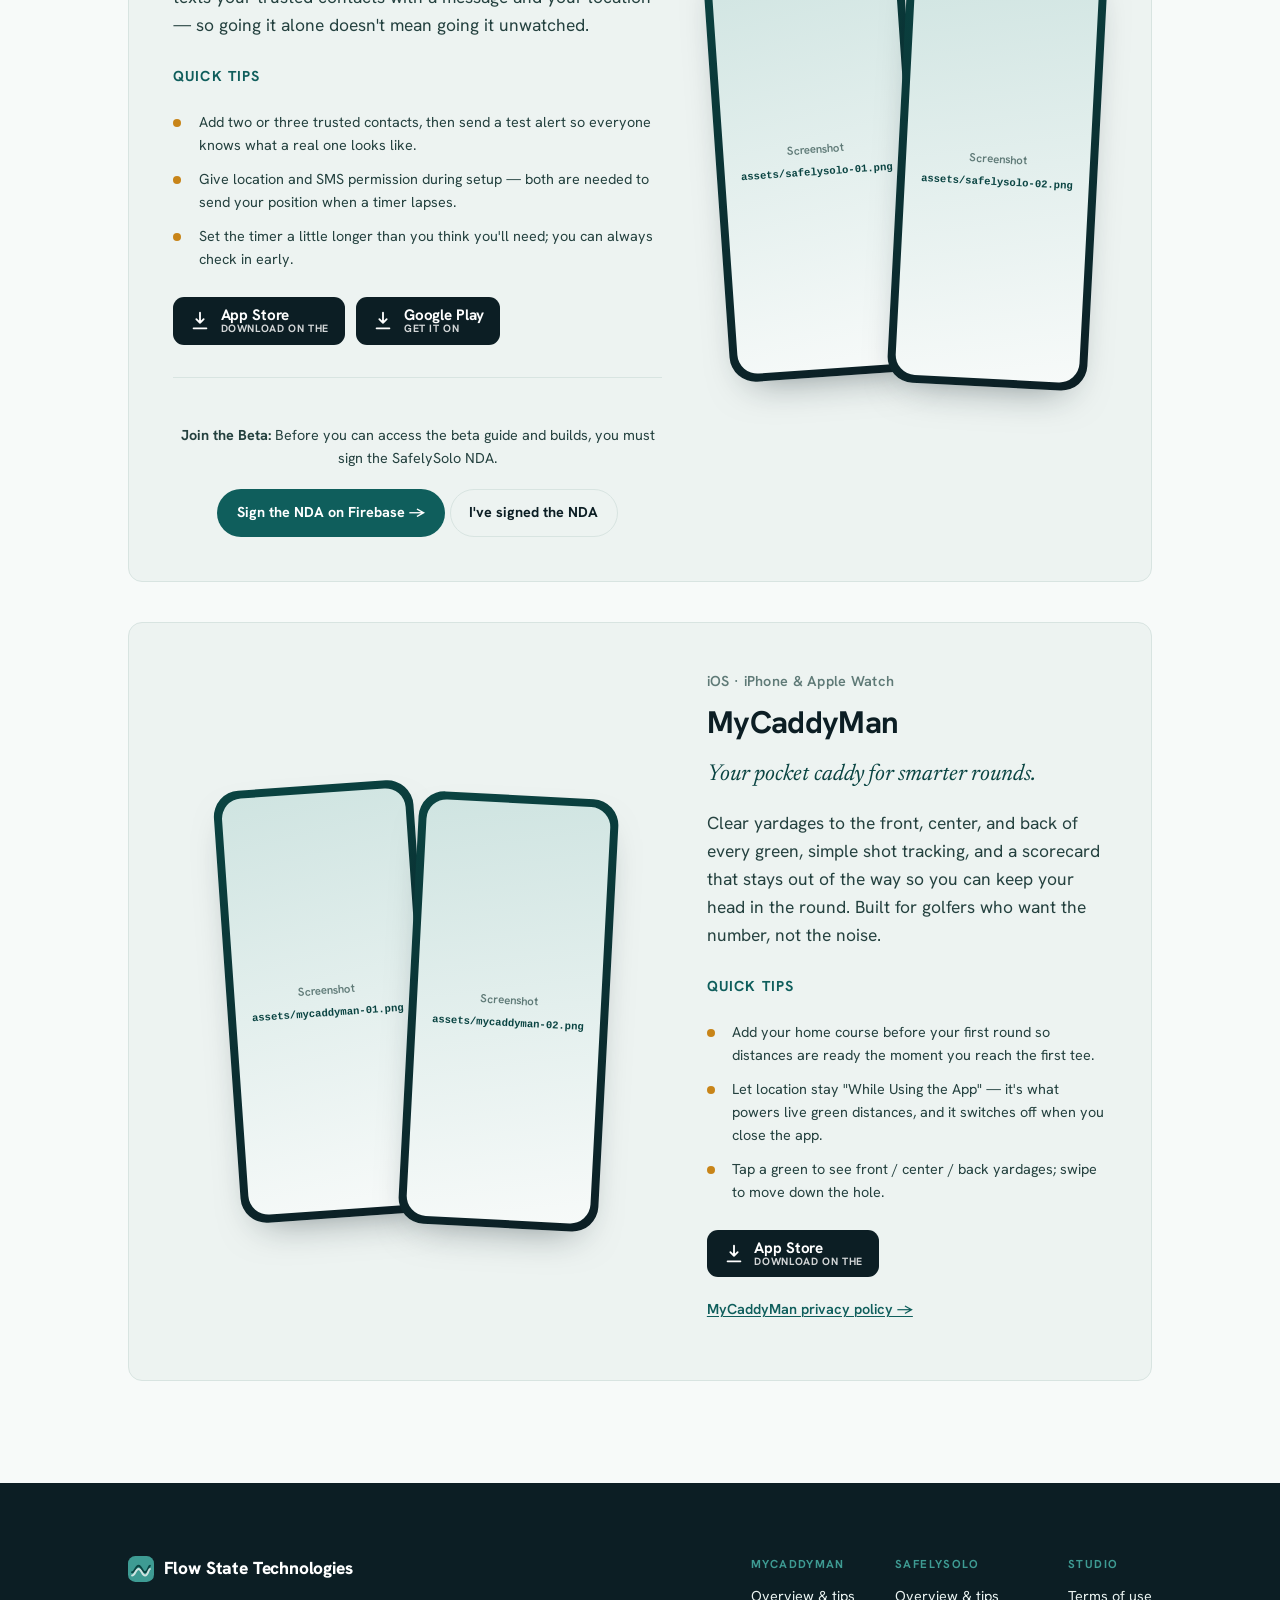
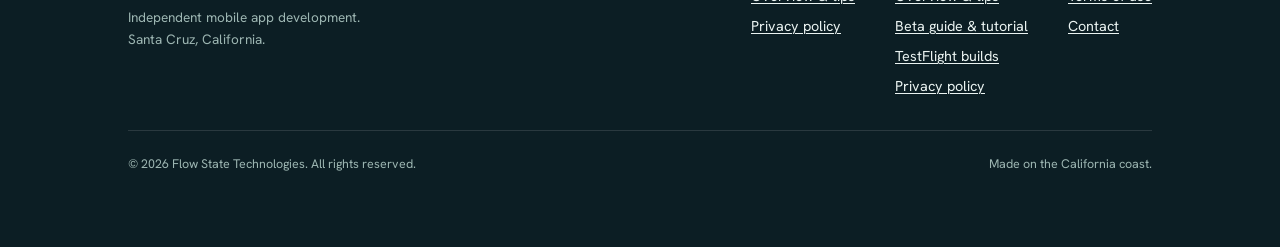
==== commit 9b5593e2: "Reorder apps to show SafelySolo first and add Beta section with NDA gate Co-authored-by: Junie <juni" ====
--- a/index.html
+++ b/index.html
@@ -25,8 +25,8 @@
     </a>
     <nav class="navlinks" aria-label="Sections">
       <a href="#apps">Apps</a>
+      <a href="#safelysolo">SafelySolo</a>
       <a href="#mycaddyman">MyCaddyMan</a>
-      <a href="#safelysolo">SafelySolo</a>
       <a href="#beta">Beta</a>
       <a href="safelysolo/testflight/">TestFlight</a>
       <a href="terms/">Terms</a>
@@ -73,49 +73,8 @@
       <p class="eyebrow">The apps</p>
       <div class="apps">
 
-        <!-- MyCaddyMan ---------------------------------------------------- -->
-        <article class="appcard" id="mycaddyman">
-          <div class="appcard-text">
-            <span class="platform">iOS · iPhone &amp; Apple Watch</span>
-            <h3>MyCaddyMan</h3>
-            <p class="tagline">Your pocket caddy for smarter rounds.</p>
-            <p class="body">Clear yardages to the front, center, and back of every green, simple shot tracking, and a scorecard that stays out of the way so you can keep your head in the round. Built for golfers who want the number, not the noise.</p>
-
-            <p class="tips-label">Quick tips</p>
-            <!-- EDIT: replace with tips that match MyCaddyMan's actual features -->
-            <ul class="tips">
-              <li>Add your home course before your first round so distances are ready the moment you reach the first tee.</li>
-              <li>Let location stay "While Using the App" — it's what powers live green distances, and it switches off when you close the app.</li>
-              <li>Tap a green to see front / center / back yardages; swipe to move down the hole.</li>
-            </ul>
-
-            <div class="store-row">
-              <!-- EDIT: replace href with your real App Store URL (apps.apple.com/app/idXXXXXXXXX). -->
-              <!-- EDIT: swap this button for Apple's official "Download on the App Store" badge — see assets/README.md -->
-              <a class="store" href="#REPLACE_APP_STORE_URL" aria-label="Download MyCaddyMan on the App Store">
-                <svg viewBox="0 0 24 24" aria-hidden="true" fill="#fff"><path d="M12 3v11m0 0 4-4m-4 4-4-4M5 20h14" stroke="#fff" stroke-width="2" fill="none" stroke-linecap="round" stroke-linejoin="round"/></svg>
-                <b>App Store<span>Download on the</span></b>
-              </a>
-            </div>
-            <p class="card-links"><a href="mycaddyman/privacy/">MyCaddyMan privacy policy →</a></p>
-          </div>
-          <div class="shots">
-            <div class="phone tilt">
-              <div class="screen">
-                <!-- EDIT: replace this note with <img src="../assets/mycaddyman-01.png" alt="MyCaddyMan hole view"> -->
-                <p class="ph-note">Screenshot<code>assets/mycaddyman-01.png</code></p>
-              </div>
-            </div>
-            <div class="phone tilt two">
-              <div class="screen">
-                <p class="ph-note">Screenshot<code>assets/mycaddyman-02.png</code></p>
-              </div>
-            </div>
-          </div>
-        </article>
-
         <!-- SafelySolo ---------------------------------------------------- -->
-        <article class="appcard flip" id="safelysolo">
+        <article class="appcard" id="safelysolo">
           <div class="appcard-text">
             <span class="platform">iOS &amp; Android</span>
             <h3>SafelySolo</h3>
@@ -168,6 +127,47 @@
             <div class="phone tilt two">
               <div class="screen">
                 <p class="ph-note">Screenshot<code>assets/safelysolo-02.png</code></p>
+              </div>
+            </div>
+          </div>
+        </article>
+
+        <!-- MyCaddyMan ---------------------------------------------------- -->
+        <article class="appcard flip" id="mycaddyman">
+          <div class="appcard-text">
+            <span class="platform">iOS · iPhone &amp; Apple Watch</span>
+            <h3>MyCaddyMan</h3>
+            <p class="tagline">Your pocket caddy for smarter rounds.</p>
+            <p class="body">Clear yardages to the front, center, and back of every green, simple shot tracking, and a scorecard that stays out of the way so you can keep your head in the round. Built for golfers who want the number, not the noise.</p>
+
+            <p class="tips-label">Quick tips</p>
+            <!-- EDIT: replace with tips that match MyCaddyMan's actual features -->
+            <ul class="tips">
+              <li>Add your home course before your first round so distances are ready the moment you reach the first tee.</li>
+              <li>Let location stay "While Using the App" — it's what powers live green distances, and it switches off when you close the app.</li>
+              <li>Tap a green to see front / center / back yardages; swipe to move down the hole.</li>
+            </ul>
+
+            <div class="store-row">
+              <!-- EDIT: replace href with your real App Store URL (apps.apple.com/app/idXXXXXXXXX). -->
+              <!-- EDIT: swap this button for Apple's official "Download on the App Store" badge — see assets/README.md -->
+              <a class="store" href="#REPLACE_APP_STORE_URL" aria-label="Download MyCaddyMan on the App Store">
+                <svg viewBox="0 0 24 24" aria-hidden="true" fill="#fff"><path d="M12 3v11m0 0 4-4m-4 4-4-4M5 20h14" stroke="#fff" stroke-width="2" fill="none" stroke-linecap="round" stroke-linejoin="round"/></svg>
+                <b>App Store<span>Download on the</span></b>
+              </a>
+            </div>
+            <p class="card-links"><a href="mycaddyman/privacy/">MyCaddyMan privacy policy →</a></p>
+          </div>
+          <div class="shots">
+            <div class="phone tilt">
+              <div class="screen">
+                <!-- EDIT: replace this note with <img src="../assets/mycaddyman-01.png" alt="MyCaddyMan hole view"> -->
+                <p class="ph-note">Screenshot<code>assets/mycaddyman-01.png</code></p>
+              </div>
+            </div>
+            <div class="phone tilt two">
+              <div class="screen">
+                <p class="ph-note">Screenshot<code>assets/mycaddyman-02.png</code></p>
               </div>
             </div>
           </div>
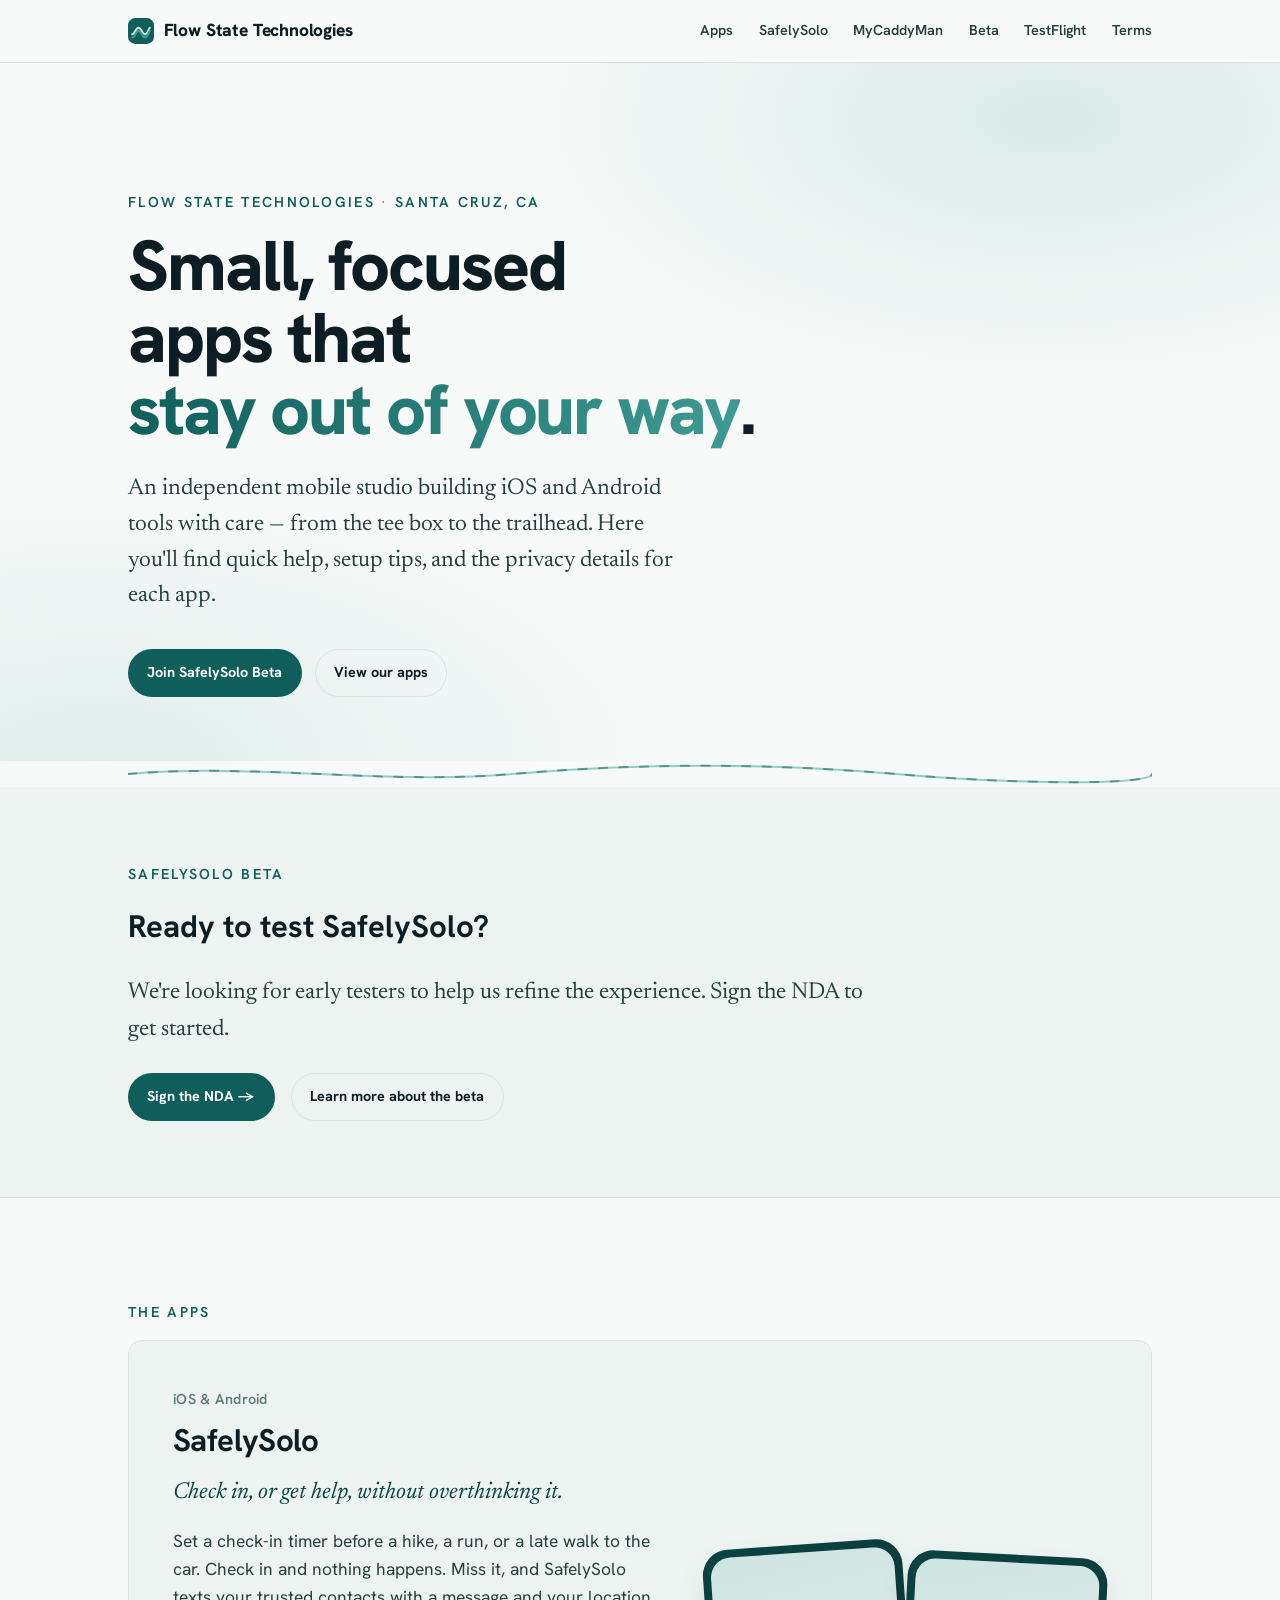
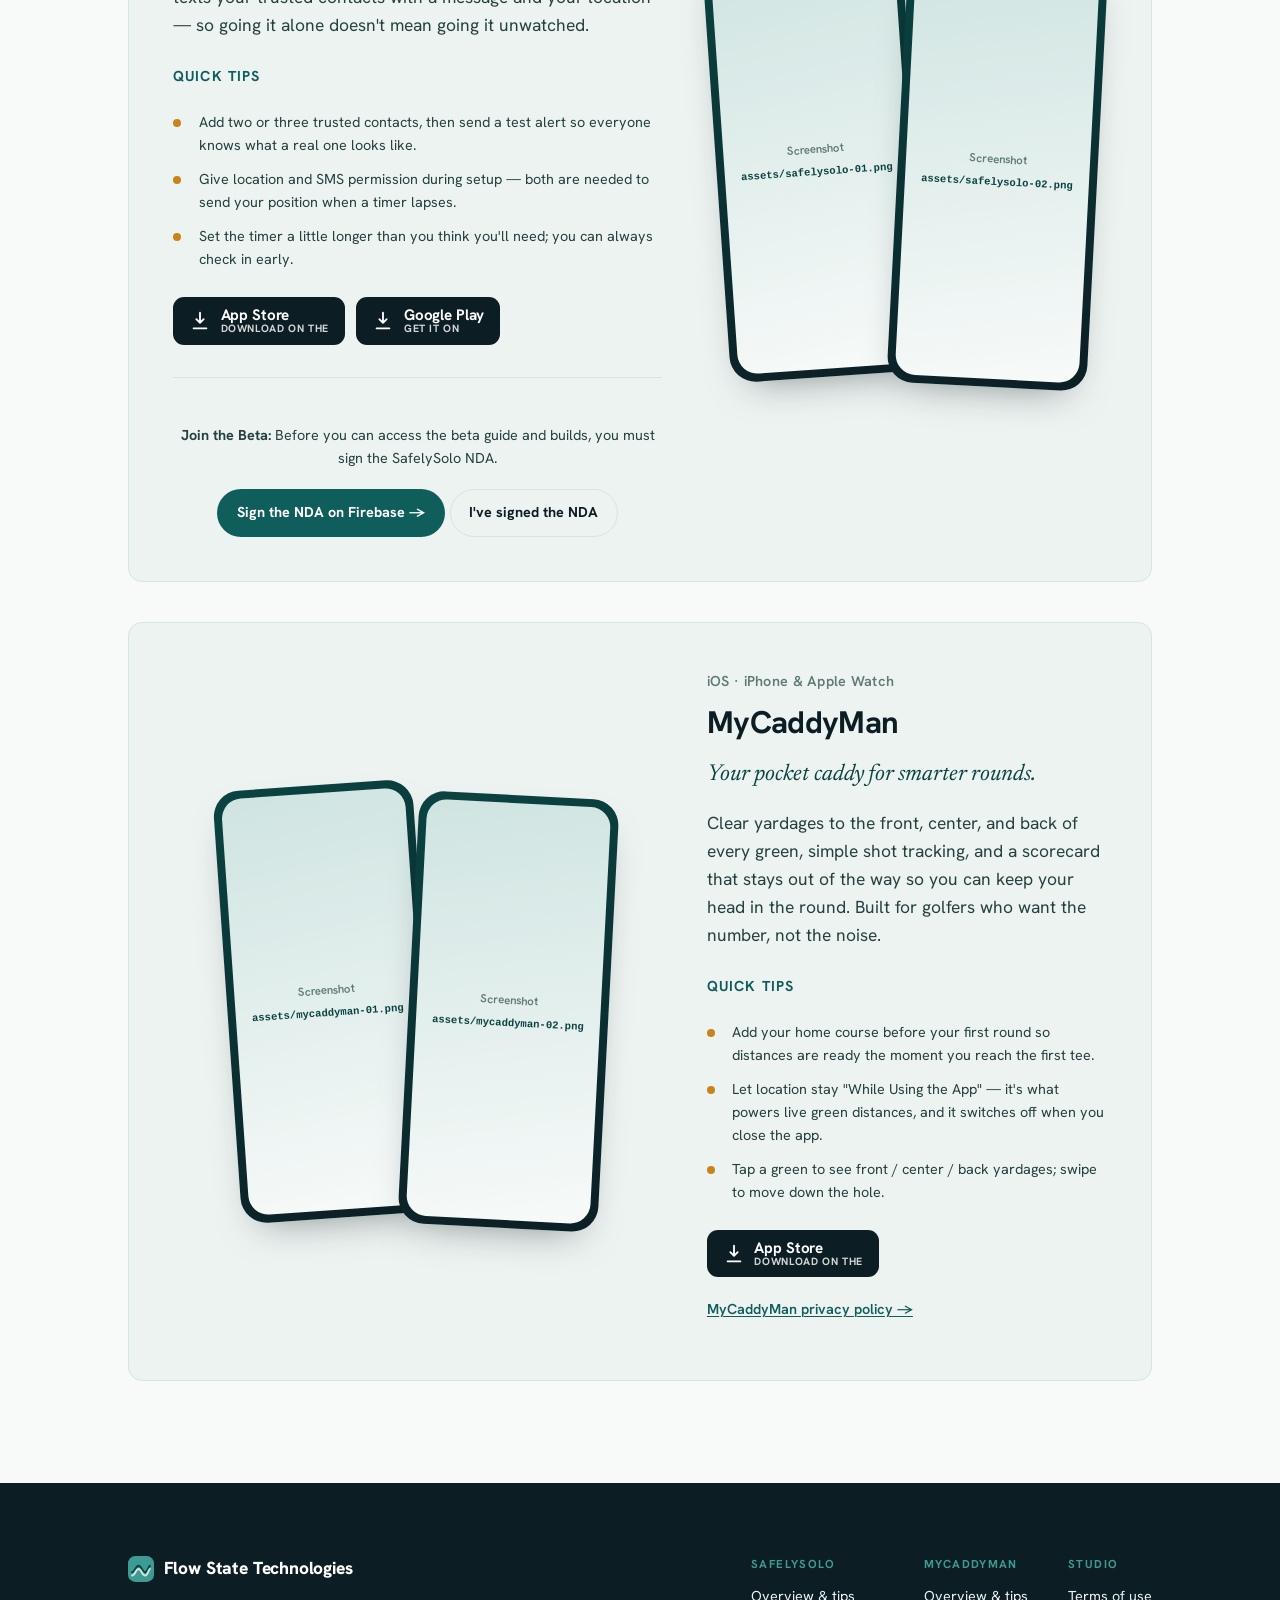
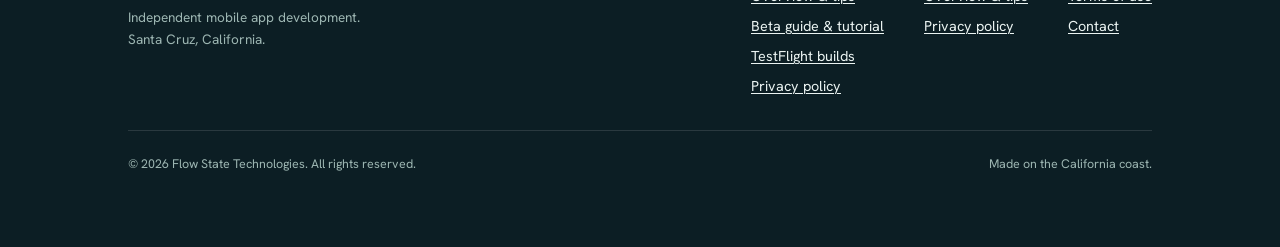
==== commit 8f694647: "Reorder footer sitemap to show SafelySolo first for consistency Co-authored-by: Junie <junie@jetbrai" ====
--- a/index.html
+++ b/index.html
@@ -194,19 +194,19 @@
       </div>
       <div class="sitemap">
         <div>
-          <h4>MyCaddyMan</h4>
-          <ul>
-            <li><a href="#mycaddyman">Overview &amp; tips</a></li>
-            <li><a href="mycaddyman/privacy/">Privacy policy</a></li>
-          </ul>
-        </div>
-        <div>
           <h4>SafelySolo</h4>
           <ul>
             <li><a href="#safelysolo">Overview &amp; tips</a></li>
             <li><a href="safelysolo/beta/">Beta guide &amp; tutorial</a></li>
             <li><a href="safelysolo/testflight/">TestFlight builds</a></li>
             <li><a href="safelysolo/privacy/">Privacy policy</a></li>
+          </ul>
+        </div>
+        <div>
+          <h4>MyCaddyMan</h4>
+          <ul>
+            <li><a href="#mycaddyman">Overview &amp; tips</a></li>
+            <li><a href="mycaddyman/privacy/">Privacy policy</a></li>
           </ul>
         </div>
         <div>
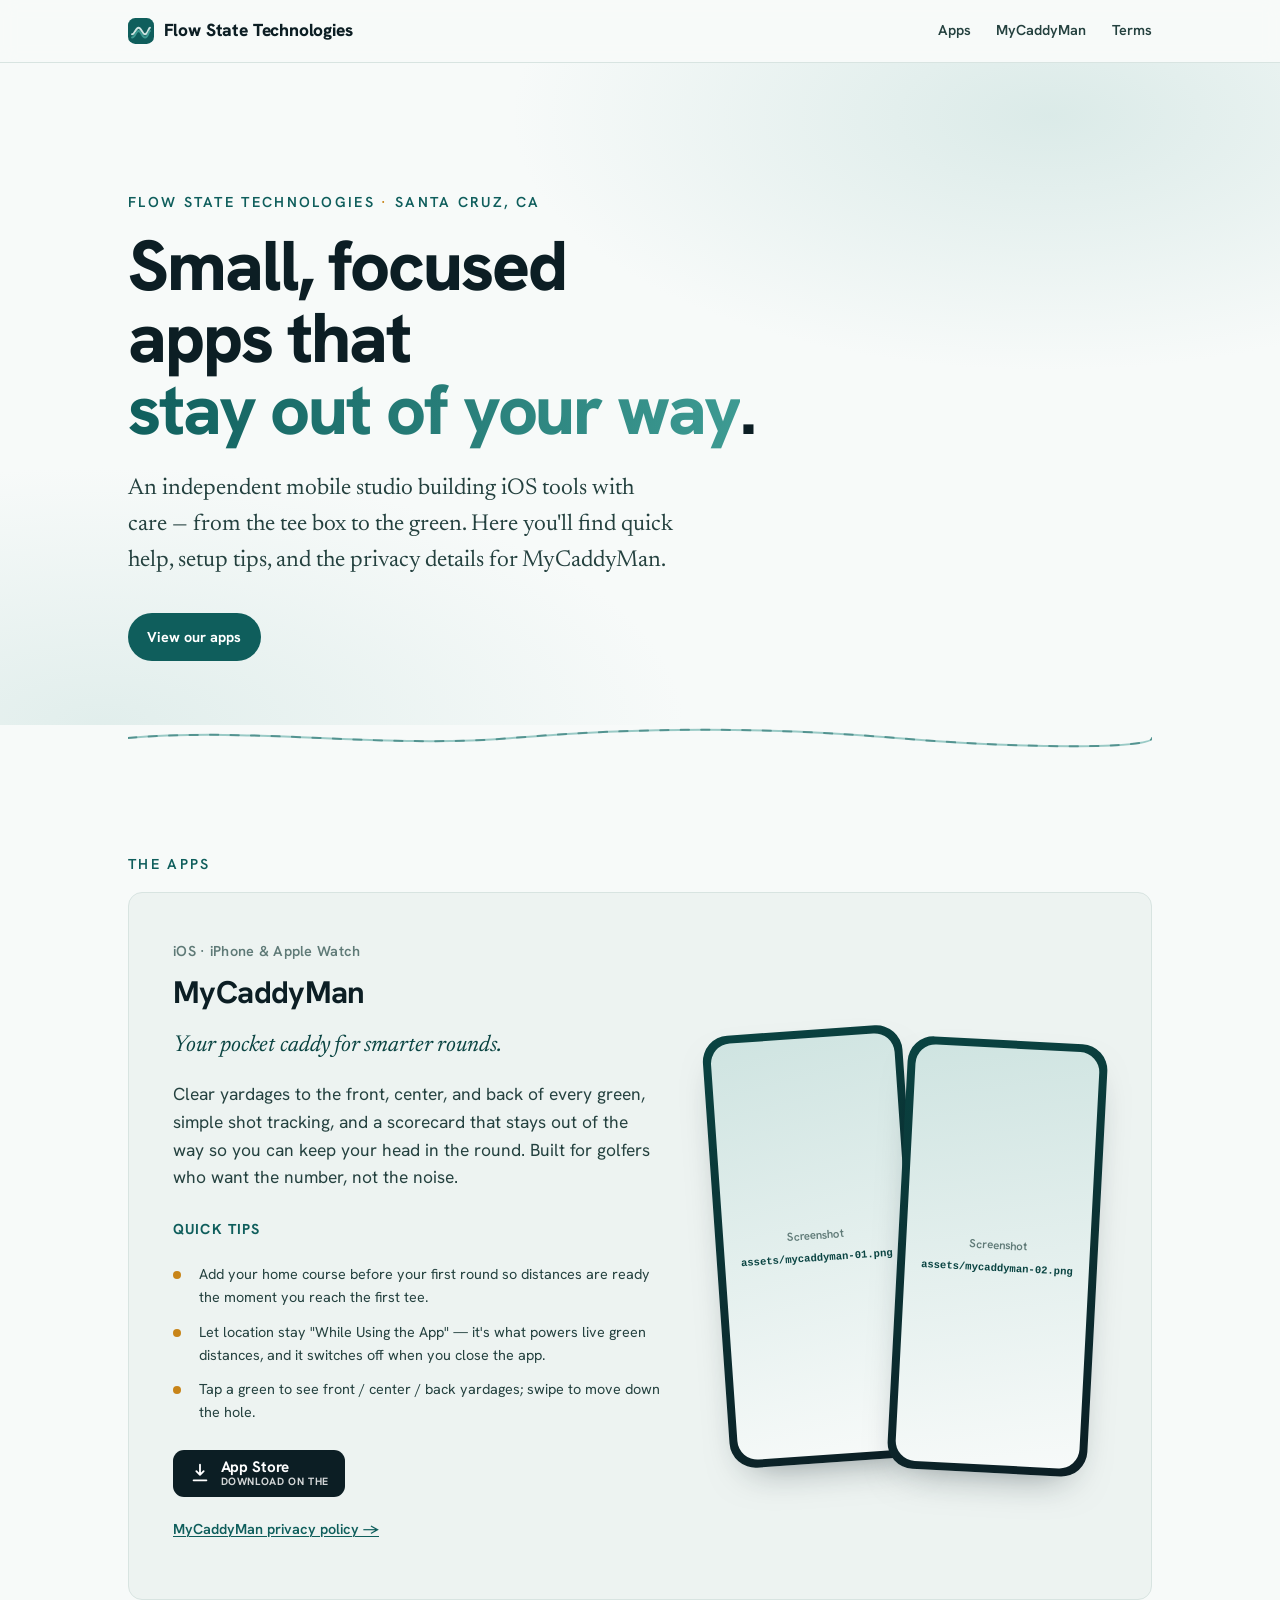
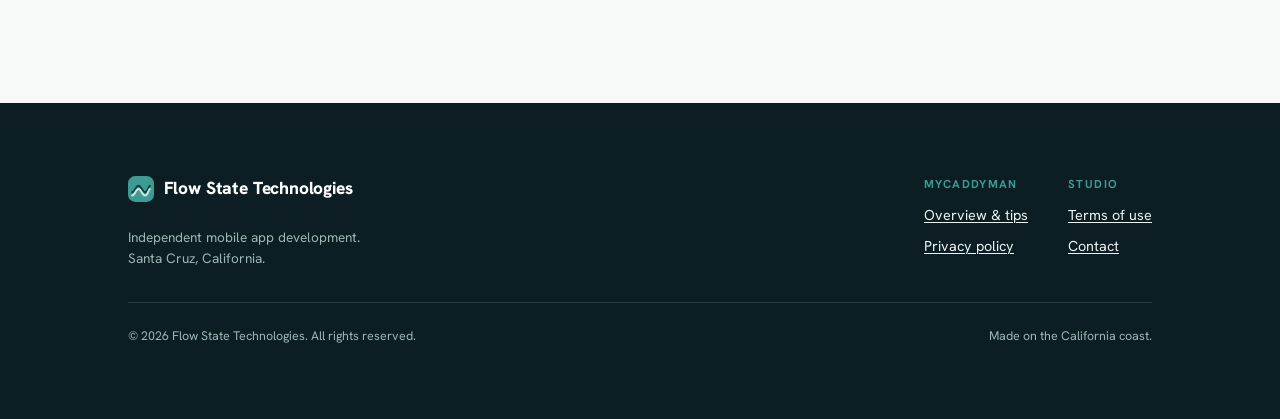
==== commit f503a513: "Archive SafelySolo: remove files and references from develop branch Co-authored-by: Junie <junie@jet" ====
--- a/index.html
+++ b/index.html
@@ -25,10 +25,7 @@
     </a>
     <nav class="navlinks" aria-label="Sections">
       <a href="#apps">Apps</a>
-      <a href="#safelysolo">SafelySolo</a>
       <a href="#mycaddyman">MyCaddyMan</a>
-      <a href="#beta">Beta</a>
-      <a href="safelysolo/testflight/">TestFlight</a>
       <a href="terms/">Terms</a>
     </nav>
   </div>
@@ -39,10 +36,9 @@
     <div class="wrap">
       <p class="eyebrow">Flow State Technologies <span class="dot">·</span> Santa Cruz, CA</p>
       <h1>Small, focused apps that <span class="flow">stay out of your way</span>.</h1>
-      <p class="lede">An independent mobile studio building iOS and Android tools with care — from the tee box to the trailhead. Here you'll find quick help, setup tips, and the privacy details for each app.</p>
+      <p class="lede">An independent mobile studio building iOS tools with care — from the tee box to the green. Here you'll find quick help, setup tips, and the privacy details for MyCaddyMan.</p>
       <div class="hero-actions">
-        <a class="btn btn-primary" href="#beta">Join SafelySolo Beta</a>
-        <a class="btn btn-ghost" href="#apps">View our apps</a>
+        <a class="btn btn-primary" href="#apps">View our apps</a>
       </div>
     </div>
   </section>
@@ -54,86 +50,15 @@
       </svg>
     </div>
 
-    <section class="section section-beta" id="beta">
-      <div class="wrap">
-        <p class="eyebrow">SafelySolo Beta</p>
-        <div class="beta-promo">
-          <h2>Ready to test SafelySolo?</h2>
-          <p>We're looking for early testers to help us refine the experience. Sign the NDA to get started.</p>
-          <div class="beta-promo-actions">
-            <a class="btn btn-primary" href="https://safetysolo.web.app/nda/" target="_blank" rel="noopener">Sign the NDA →</a>
-            <a class="btn btn-ghost" href="#safelysolo">Learn more about the beta</a>
-          </div>
-        </div>
-      </div>
-    </section>
 
     <section class="section" id="apps">
     <div class="wrap">
       <p class="eyebrow">The apps</p>
       <div class="apps">
 
-        <!-- SafelySolo ---------------------------------------------------- -->
-        <article class="appcard" id="safelysolo">
-          <div class="appcard-text">
-            <span class="platform">iOS &amp; Android</span>
-            <h3>SafelySolo</h3>
-            <p class="tagline">Check in, or get help, without overthinking it.</p>
-            <p class="body">Set a check-in timer before a hike, a run, or a late walk to the car. Check in and nothing happens. Miss it, and SafelySolo texts your trusted contacts with a message and your location — so going it alone doesn't mean going it unwatched.</p>
-
-            <p class="tips-label">Quick tips</p>
-            <!-- EDIT: replace with tips that match SafelySolo's actual setup flow -->
-            <ul class="tips">
-              <li>Add two or three trusted contacts, then send a test alert so everyone knows what a real one looks like.</li>
-              <li>Give location and SMS permission during setup — both are needed to send your position when a timer lapses.</li>
-              <li>Set the timer a little longer than you think you'll need; you can always check in early.</li>
-            </ul>
-
-            <div class="store-row">
-              <!-- EDIT: replace hrefs with your real store URLs, and swap for official Apple / Google badges — see assets/README.md -->
-              <a class="store" href="#REPLACE_APP_STORE_URL" aria-label="Download SafelySolo on the App Store">
-                <svg viewBox="0 0 24 24" aria-hidden="true"><path d="M12 3v11m0 0 4-4m-4 4-4-4M5 20h14" stroke="#fff" stroke-width="2" fill="none" stroke-linecap="round" stroke-linejoin="round"/></svg>
-                <b>App Store<span>Download on the</span></b>
-              </a>
-              <a class="store" href="#REPLACE_PLAY_STORE_URL" aria-label="Get SafelySolo on Google Play">
-                <svg viewBox="0 0 24 24" aria-hidden="true"><path d="M12 3v11m0 0 4-4m-4 4-4-4M5 20h14" stroke="#fff" stroke-width="2" fill="none" stroke-linecap="round" stroke-linejoin="round"/></svg>
-                <b>Google Play<span>Get it on</span></b>
-              </a>
-            </div>
-
-            <div class="beta-links" id="safelysolo-beta">
-              <div class="nda-gate" id="nda-gate">
-                <p><strong>Join the Beta:</strong> Before you can access the beta guide and builds, you must sign the SafelySolo NDA.</p>
-                <div class="nda-actions">
-                  <a class="btn btn-primary" href="https://safetysolo.web.app/nda/" target="_blank" rel="noopener">Sign the NDA on Firebase →</a>
-                  <button class="btn btn-ghost" onclick="revealBetaLinks()">I've signed the NDA</button>
-                </div>
-              </div>
-              
-              <div class="beta-revealed" id="beta-content" style="display: none;">
-                <a href="safelysolo/beta/">Beta guide &amp; tutorial</a>
-                <a href="safelysolo/testflight/">TestFlight build history</a>
-                <a href="safelysolo/privacy/">Privacy policy</a>
-              </div>
-            </div>
-          </div>
-          <div class="shots">
-            <div class="phone tilt">
-              <div class="screen">
-                <!-- EDIT: replace with <img src="../assets/safelysolo-01.png" alt="SafelySolo check-in timer"> -->
-                <p class="ph-note">Screenshot<code>assets/safelysolo-01.png</code></p>
-              </div>
-            </div>
-            <div class="phone tilt two">
-              <div class="screen">
-                <p class="ph-note">Screenshot<code>assets/safelysolo-02.png</code></p>
-              </div>
-            </div>
-          </div>
-        </article>
 
         <!-- MyCaddyMan ---------------------------------------------------- -->
-        <article class="appcard flip" id="mycaddyman">
+        <article class="appcard" id="mycaddyman">
           <div class="appcard-text">
             <span class="platform">iOS · iPhone &amp; Apple Watch</span>
             <h3>MyCaddyMan</h3>
@@ -194,15 +119,6 @@
       </div>
       <div class="sitemap">
         <div>
-          <h4>SafelySolo</h4>
-          <ul>
-            <li><a href="#safelysolo">Overview &amp; tips</a></li>
-            <li><a href="safelysolo/beta/">Beta guide &amp; tutorial</a></li>
-            <li><a href="safelysolo/testflight/">TestFlight builds</a></li>
-            <li><a href="safelysolo/privacy/">Privacy policy</a></li>
-          </ul>
-        </div>
-        <div>
           <h4>MyCaddyMan</h4>
           <ul>
             <li><a href="#mycaddyman">Overview &amp; tips</a></li>
@@ -228,22 +144,6 @@
 
 <script>
   document.getElementById('yr').textContent = new Date().getFullYear();
-  
-  function revealBetaLinks() {
-    document.getElementById('nda-gate').style.display = 'none';
-    document.getElementById('beta-content').style.display = 'grid';
-    localStorage.setItem('ss_nda_signed', 'true');
-  }
-
-  // Check if NDA was already signed
-  if (localStorage.getItem('ss_nda_signed') === 'true') {
-    const gate = document.getElementById('nda-gate');
-    const content = document.getElementById('beta-content');
-    if (gate && content) {
-      gate.style.display = 'none';
-      content.style.display = 'grid';
-    }
-  }
 </script>
 </body>
 </html>
